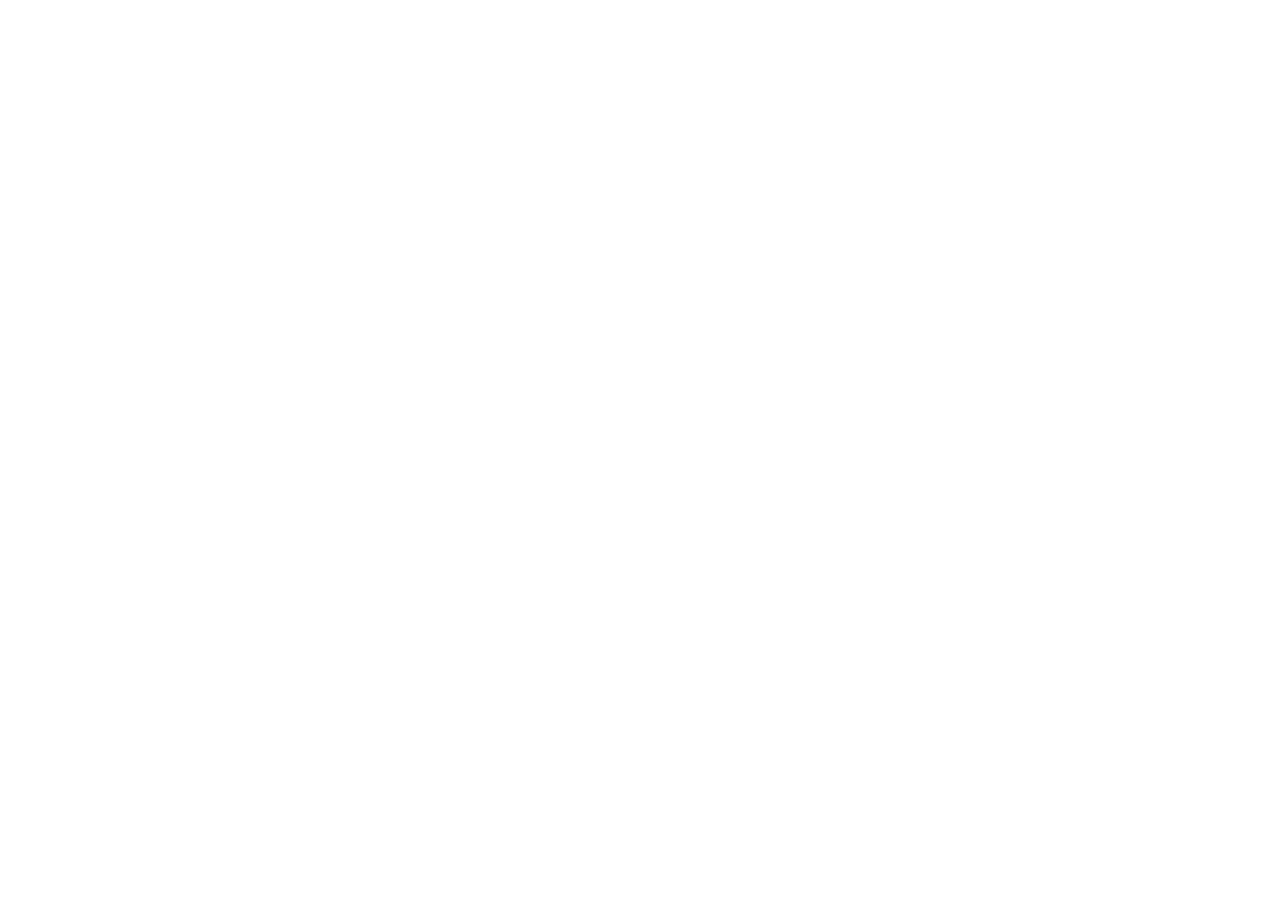
==== index.html @ b1bcabec "init project" ====
<!DOCTYPE html>
<html lang="en">

<head>
    <meta charset="UTF-8">
    <meta http-equiv="X-UA-Compatible" content="IE=edge">
    <meta name="viewport" content="width=device-width, initial-scale=1.0">
    <title>后台首页——2</title>
</head>

<body>

</body>

</html>
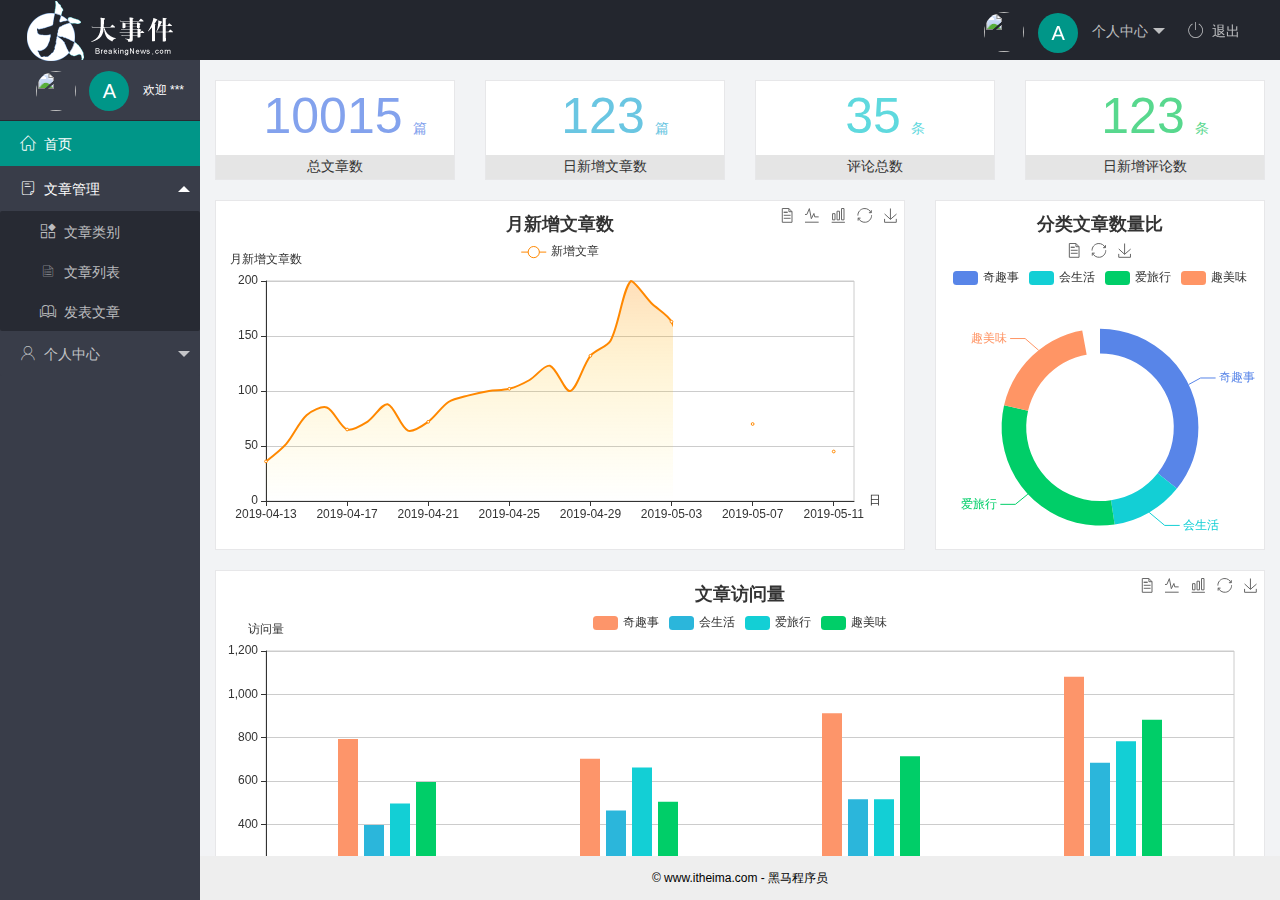
==== commit 2298125b: "init index" ====
--- a/index.html
+++ b/index.html
@@ -6,10 +6,81 @@
     <meta http-equiv="X-UA-Compatible" content="IE=edge">
     <meta name="viewport" content="width=device-width, initial-scale=1.0">
     <title>后台首页——2</title>
+    <link rel="stylesheet" href="./assets/lib/layui/css/layui.css">
+    <link rel="stylesheet" href="./assets/fonts/iconfont.css">
+    <link rel="stylesheet" href="./assets/css/index.css">
+
 </head>
 
 <body>
+    <div class="layui-layout layui-layout-admin">
+        <div class="layui-header">
+            <div class="layui-logo">
+                <img src="/assets/images/logo.png" />
+            </div>
+            <!-- 头部区域（可配合layui 已有的水平导航） -->
+            <ul class="layui-nav layui-layout-right">
+                <li class="layui-nav-item layui-hide layui-show-md-inline-block">
+                    <a href="javascript:;">
+                        <img src="http://t.cn/RCzsdCq" class="layui-nav-img" />
+                        <span class="text-avatar">A</span> 个人中心
+                    </a>
+                    <dl class="layui-nav-child">
+                        <dd><a href="">基本资料</a></dd>
+                        <dd><a href="">更换头像</a></dd>
+                        <dd><a href="">重置密码</a></dd>
+                    </dl>
+                </li>
+                <li class="layui-nav-item" lay-header-event="menuRight" lay-unselect>
+                    <a href="javascript:;" id="btnLogout">
+                        <span class="iconfont icon-tuichu"></span>退出
+                    </a>
+                </li>
+            </ul>
+        </div>
 
+        <div class="layui-side layui-bg-black">
+            <div class="layui-side-scroll">
+                <div class="userinfo">
+                    <img src="http://t.cn/RCzsdCq" class="layui-nav-img" />
+                    <span class="text-avatar">A</span>
+                    <span id="welcome">欢迎 ***</span>
+                </div>
+                <!-- 左侧导航区域（可配合layui已有的垂直导航） -->
+                <ul class="layui-nav layui-nav-tree" lay-filter="test">
+                    <li class="layui-nav-item layui-this"><a href="/home/dashboard.html" target="fm"><span class="iconfont icon-home"></span>首页</a></li>
+                    <li class="layui-nav-item layui-nav-itemed">
+                        <a class="" href="javascript:;"><span class="iconfont icon-16"></span>文章管理</a>
+                        <dl class="layui-nav-child">
+                            <dd><a href="javascript:;"><i class="layui-icon layui-icon-app"></i>文章类别</a></dd>
+                            <dd><a href="javascript:;"><i class="layui-icon layui-icon-list"></i>文章列表</a></dd>
+                            <dd><a href="javascript:;"><i class="layui-icon layui-icon-read"></i>发表文章</a></dd>
+                        </dl>
+                    </li>
+                    <li class="layui-nav-item ">
+                        <a href="javascript:;"><span class="iconfont icon-user"></span>个人中心</a>
+                        <dl class="layui-nav-child">
+                            <dd><a href="javascript:;"><i class="layui-icon layui-icon-about"></i>基本资料</a></dd>
+                            <dd><a href="javascript:;"><i class="layui-icon layui-icon-picture-fine"></i>更换头像</a></dd>
+                            <dd><a href="javascript:;"><i class="layui-icon layui-icon-set-sm"></i>重置密码</a></dd>
+                        </dl>
+                    </li>
+                </ul>
+            </div>
+        </div>
+        <div class="layui-body">
+            <!-- 内容主体区域 -->
+            <iframe src="/home/dashboard.html" frameborder="0" name="fm"></iframe>
+        </div>
+        <div class="layui-footer">
+            <!-- 底部固定区域 -->
+            © www.itheima.com - 黑马程序员
+        </div>
+    </div>
+    <script src="./assets/lib/layui/layui.all.js"></script>
+    <script src="./assets/lib/jquery.js"></script>
+    <script src="./assets/js/baseAPI.js"></script>
+    <script src="./assets/js/index.js"></script>
 </body>
 
 </html>--- a/assets/lib/layui/css/layui.css
+++ b/assets/lib/layui/css/layui.css
@@ -0,0 +1,2 @@
+/** layui-v2.5.5 MIT License By https://www.layui.com */
+ .layui-inline,img{display:inline-block;vertical-align:middle}h1,h2,h3,h4,h5,h6{font-weight:400}.layui-edge,.layui-header,.layui-inline,.layui-main{position:relative}.layui-body,.layui-edge,.layui-elip{overflow:hidden}.layui-btn,.layui-edge,.layui-inline,img{vertical-align:middle}.layui-btn,.layui-disabled,.layui-icon,.layui-unselect{-moz-user-select:none;-webkit-user-select:none;-ms-user-select:none}.layui-elip,.layui-form-checkbox span,.layui-form-pane .layui-form-label{text-overflow:ellipsis;white-space:nowrap}.layui-breadcrumb,.layui-tree-btnGroup{visibility:hidden}blockquote,body,button,dd,div,dl,dt,form,h1,h2,h3,h4,h5,h6,input,li,ol,p,pre,td,textarea,th,ul{margin:0;padding:0;-webkit-tap-highlight-color:rgba(0,0,0,0)}a:active,a:hover{outline:0}img{border:none}li{list-style:none}table{border-collapse:collapse;border-spacing:0}h4,h5,h6{font-size:100%}button,input,optgroup,option,select,textarea{font-family:inherit;font-size:inherit;font-style:inherit;font-weight:inherit;outline:0}pre{white-space:pre-wrap;white-space:-moz-pre-wrap;white-space:-pre-wrap;white-space:-o-pre-wrap;word-wrap:break-word}body{line-height:24px;font:14px Helvetica Neue,Helvetica,PingFang SC,Tahoma,Arial,sans-serif}hr{height:1px;margin:10px 0;border:0;clear:both}a{color:#333;text-decoration:none}a:hover{color:#777}a cite{font-style:normal;*cursor:pointer}.layui-border-box,.layui-border-box *{box-sizing:border-box}.layui-box,.layui-box *{box-sizing:content-box}.layui-clear{clear:both;*zoom:1}.layui-clear:after{content:'\20';clear:both;*zoom:1;display:block;height:0}.layui-inline{*display:inline;*zoom:1}.layui-edge{display:inline-block;width:0;height:0;border-width:6px;border-style:dashed;border-color:transparent}.layui-edge-top{top:-4px;border-bottom-color:#999;border-bottom-style:solid}.layui-edge-right{border-left-color:#999;border-left-style:solid}.layui-edge-bottom{top:2px;border-top-color:#999;border-top-style:solid}.layui-edge-left{border-right-color:#999;border-right-style:solid}.layui-disabled,.layui-disabled:hover{color:#d2d2d2!important;cursor:not-allowed!important}.layui-circle{border-radius:100%}.layui-show{display:block!important}.layui-hide{display:none!important}@font-face{font-family:layui-icon;src:url(../font/iconfont.eot?v=250);src:url(../font/iconfont.eot?v=250#iefix) format('embedded-opentype'),url(../font/iconfont.woff2?v=250) format('woff2'),url(../font/iconfont.woff?v=250) format('woff'),url(../font/iconfont.ttf?v=250) format('truetype'),url(../font/iconfont.svg?v=250#layui-icon) format('svg')}.layui-icon{font-family:layui-icon!important;font-size:16px;font-style:normal;-webkit-font-smoothing:antialiased;-moz-osx-font-smoothing:grayscale}.layui-icon-reply-fill:before{content:"\e611"}.layui-icon-set-fill:before{content:"\e614"}.layui-icon-menu-fill:before{content:"\e60f"}.layui-icon-search:before{content:"\e615"}.layui-icon-share:before{content:"\e641"}.layui-icon-set-sm:before{content:"\e620"}.layui-icon-engine:before{content:"\e628"}.layui-icon-close:before{content:"\1006"}.layui-icon-close-fill:before{content:"\1007"}.layui-icon-chart-screen:before{content:"\e629"}.layui-icon-star:before{content:"\e600"}.layui-icon-circle-dot:before{content:"\e617"}.layui-icon-chat:before{content:"\e606"}.layui-icon-release:before{content:"\e609"}.layui-icon-list:before{content:"\e60a"}.layui-icon-chart:before{content:"\e62c"}.layui-icon-ok-circle:before{content:"\1005"}.layui-icon-layim-theme:before{content:"\e61b"}.layui-icon-table:before{content:"\e62d"}.layui-icon-right:before{content:"\e602"}.layui-icon-left:before{content:"\e603"}.layui-icon-cart-simple:before{content:"\e698"}.layui-icon-face-cry:before{content:"\e69c"}.layui-icon-face-smile:before{content:"\e6af"}.layui-icon-survey:before{content:"\e6b2"}.layui-icon-tree:before{content:"\e62e"}.layui-icon-upload-circle:before{content:"\e62f"}.layui-icon-add-circle:before{content:"\e61f"}.layui-icon-download-circle:before{content:"\e601"}.layui-icon-templeate-1:before{content:"\e630"}.layui-icon-util:before{content:"\e631"}.layui-icon-face-surprised:before{content:"\e664"}.layui-icon-edit:before{content:"\e642"}.layui-icon-speaker:before{content:"\e645"}.layui-icon-down:before{content:"\e61a"}.layui-icon-file:before{content:"\e621"}.layui-icon-layouts:before{content:"\e632"}.layui-icon-rate-half:before{content:"\e6c9"}.layui-icon-add-circle-fine:before{content:"\e608"}.layui-icon-prev-circle:before{content:"\e633"}.layui-icon-read:before{content:"\e705"}.layui-icon-404:before{content:"\e61c"}.layui-icon-carousel:before{content:"\e634"}.layui-icon-help:before{content:"\e607"}.layui-icon-code-circle:before{content:"\e635"}.layui-icon-water:before{content:"\e636"}.layui-icon-username:before{content:"\e66f"}.layui-icon-find-fill:before{content:"\e670"}.layui-icon-about:before{content:"\e60b"}.layui-icon-location:before{content:"\e715"}.layui-icon-up:before{content:"\e619"}.layui-icon-pause:before{content:"\e651"}.layui-icon-date:before{content:"\e637"}.layui-icon-layim-uploadfile:before{content:"\e61d"}.layui-icon-delete:before{content:"\e640"}.layui-icon-play:before{content:"\e652"}.layui-icon-top:before{content:"\e604"}.layui-icon-friends:before{content:"\e612"}.layui-icon-refresh-3:before{content:"\e9aa"}.layui-icon-ok:before{content:"\e605"}.layui-icon-layer:before{content:"\e638"}.layui-icon-face-smile-fine:before{content:"\e60c"}.layui-icon-dollar:before{content:"\e659"}.layui-icon-group:before{content:"\e613"}.layui-icon-layim-download:before{content:"\e61e"}.layui-icon-picture-fine:before{content:"\e60d"}.layui-icon-link:before{content:"\e64c"}.layui-icon-diamond:before{content:"\e735"}.layui-icon-log:before{content:"\e60e"}.layui-icon-rate-solid:before{content:"\e67a"}.layui-icon-fonts-del:before{content:"\e64f"}.layui-icon-unlink:before{content:"\e64d"}.layui-icon-fonts-clear:before{content:"\e639"}.layui-icon-triangle-r:before{content:"\e623"}.layui-icon-circle:before{content:"\e63f"}.layui-icon-radio:before{content:"\e643"}.layui-icon-align-center:before{content:"\e647"}.layui-icon-align-right:before{content:"\e648"}.layui-icon-align-left:before{content:"\e649"}.layui-icon-loading-1:before{content:"\e63e"}.layui-icon-return:before{content:"\e65c"}.layui-icon-fonts-strong:before{content:"\e62b"}.layui-icon-upload:before{content:"\e67c"}.layui-icon-dialogue:before{content:"\e63a"}.layui-icon-video:before{content:"\e6ed"}.layui-icon-headset:before{content:"\e6fc"}.layui-icon-cellphone-fine:before{content:"\e63b"}.layui-icon-add-1:before{content:"\e654"}.layui-icon-face-smile-b:before{content:"\e650"}.layui-icon-fonts-html:before{content:"\e64b"}.layui-icon-form:before{content:"\e63c"}.layui-icon-cart:before{content:"\e657"}.layui-icon-camera-fill:before{content:"\e65d"}.layui-icon-tabs:before{content:"\e62a"}.layui-icon-fonts-code:before{content:"\e64e"}.layui-icon-fire:before{content:"\e756"}.layui-icon-set:before{content:"\e716"}.layui-icon-fonts-u:before{content:"\e646"}.layui-icon-triangle-d:before{content:"\e625"}.layui-icon-tips:before{content:"\e702"}.layui-icon-picture:before{content:"\e64a"}.layui-icon-more-vertical:before{content:"\e671"}.layui-icon-flag:before{content:"\e66c"}.layui-icon-loading:before{content:"\e63d"}.layui-icon-fonts-i:before{content:"\e644"}.layui-icon-refresh-1:before{content:"\e666"}.layui-icon-rmb:before{content:"\e65e"}.layui-icon-home:before{content:"\e68e"}.layui-icon-user:before{content:"\e770"}.layui-icon-notice:before{content:"\e667"}.layui-icon-login-weibo:before{content:"\e675"}.layui-icon-voice:before{content:"\e688"}.layui-icon-upload-drag:before{content:"\e681"}.layui-icon-login-qq:before{content:"\e676"}.layui-icon-snowflake:before{content:"\e6b1"}.layui-icon-file-b:before{content:"\e655"}.layui-icon-template:before{content:"\e663"}.layui-icon-auz:before{content:"\e672"}.layui-icon-console:before{content:"\e665"}.layui-icon-app:before{content:"\e653"}.layui-icon-prev:before{content:"\e65a"}.layui-icon-website:before{content:"\e7ae"}.layui-icon-next:before{content:"\e65b"}.layui-icon-component:before{content:"\e857"}.layui-icon-more:before{content:"\e65f"}.layui-icon-login-wechat:before{content:"\e677"}.layui-icon-shrink-right:before{content:"\e668"}.layui-icon-spread-left:before{content:"\e66b"}.layui-icon-camera:before{content:"\e660"}.layui-icon-note:before{content:"\e66e"}.layui-icon-refresh:before{content:"\e669"}.layui-icon-female:before{content:"\e661"}.layui-icon-male:before{content:"\e662"}.layui-icon-password:before{content:"\e673"}.layui-icon-senior:before{content:"\e674"}.layui-icon-theme:before{content:"\e66a"}.layui-icon-tread:before{content:"\e6c5"}.layui-icon-praise:before{content:"\e6c6"}.layui-icon-star-fill:before{content:"\e658"}.layui-icon-rate:before{content:"\e67b"}.layui-icon-template-1:before{content:"\e656"}.layui-icon-vercode:before{content:"\e679"}.layui-icon-cellphone:before{content:"\e678"}.layui-icon-screen-full:before{content:"\e622"}.layui-icon-screen-restore:before{content:"\e758"}.layui-icon-cols:before{content:"\e610"}.layui-icon-export:before{content:"\e67d"}.layui-icon-print:before{content:"\e66d"}.layui-icon-slider:before{content:"\e714"}.layui-icon-addition:before{content:"\e624"}.layui-icon-subtraction:before{content:"\e67e"}.layui-icon-service:before{content:"\e626"}.layui-icon-transfer:before{content:"\e691"}.layui-main{width:1140px;margin:0 auto}.layui-header{z-index:1000;height:60px}.layui-header a:hover{transition:all .5s;-webkit-transition:all .5s}.layui-side{position:fixed;left:0;top:0;bottom:0;z-index:999;width:200px;overflow-x:hidden}.layui-side-scroll{position:relative;width:220px;height:100%;overflow-x:hidden}.layui-body{position:absolute;left:200px;right:0;top:0;bottom:0;z-index:998;width:auto;overflow-y:auto;box-sizing:border-box}.layui-layout-body{overflow:hidden}.layui-layout-admin .layui-header{background-color:#23262E}.layui-layout-admin .layui-side{top:60px;width:200px;overflow-x:hidden}.layui-layout-admin .layui-body{position:fixed;top:60px;bottom:44px}.layui-layout-admin .layui-main{width:auto;margin:0 15px}.layui-layout-admin .layui-footer{position:fixed;left:200px;right:0;bottom:0;height:44px;line-height:44px;padding:0 15px;background-color:#eee}.layui-layout-admin .layui-logo{position:absolute;left:0;top:0;width:200px;height:100%;line-height:60px;text-align:center;color:#009688;font-size:16px}.layui-layout-admin .layui-header .layui-nav{background:0 0}.layui-layout-left{position:absolute!important;left:200px;top:0}.layui-layout-right{position:absolute!important;right:0;top:0}.layui-container{position:relative;margin:0 auto;padding:0 15px;box-sizing:border-box}.layui-fluid{position:relative;margin:0 auto;padding:0 15px}.layui-row:after,.layui-row:before{content:'';display:block;clear:both}.layui-col-lg1,.layui-col-lg10,.layui-col-lg11,.layui-col-lg12,.layui-col-lg2,.layui-col-lg3,.layui-col-lg4,.layui-col-lg5,.layui-col-lg6,.layui-col-lg7,.layui-col-lg8,.layui-col-lg9,.layui-col-md1,.layui-col-md10,.layui-col-md11,.layui-col-md12,.layui-col-md2,.layui-col-md3,.layui-col-md4,.layui-col-md5,.layui-col-md6,.layui-col-md7,.layui-col-md8,.layui-col-md9,.layui-col-sm1,.layui-col-sm10,.layui-col-sm11,.layui-col-sm12,.layui-col-sm2,.layui-col-sm3,.layui-col-sm4,.layui-col-sm5,.layui-col-sm6,.layui-col-sm7,.layui-col-sm8,.layui-col-sm9,.layui-col-xs1,.layui-col-xs10,.layui-col-xs11,.layui-col-xs12,.layui-col-xs2,.layui-col-xs3,.layui-col-xs4,.layui-col-xs5,.layui-col-xs6,.layui-col-xs7,.layui-col-xs8,.layui-col-xs9{position:relative;display:block;box-sizing:border-box}.layui-col-xs1,.layui-col-xs10,.layui-col-xs11,.layui-col-xs12,.layui-col-xs2,.layui-col-xs3,.layui-col-xs4,.layui-col-xs5,.layui-col-xs6,.layui-col-xs7,.layui-col-xs8,.layui-col-xs9{float:left}.layui-col-xs1{width:8.33333333%}.layui-col-xs2{width:16.66666667%}.layui-col-xs3{width:25%}.layui-col-xs4{width:33.33333333%}.layui-col-xs5{width:41.66666667%}.layui-col-xs6{width:50%}.layui-col-xs7{width:58.33333333%}.layui-col-xs8{width:66.66666667%}.layui-col-xs9{width:75%}.layui-col-xs10{width:83.33333333%}.layui-col-xs11{width:91.66666667%}.layui-col-xs12{width:100%}.layui-col-xs-offset1{margin-left:8.33333333%}.layui-col-xs-offset2{margin-left:16.66666667%}.layui-col-xs-offset3{margin-left:25%}.layui-col-xs-offset4{margin-left:33.33333333%}.layui-col-xs-offset5{margin-left:41.66666667%}.layui-col-xs-offset6{margin-left:50%}.layui-col-xs-offset7{margin-left:58.33333333%}.layui-col-xs-offset8{margin-left:66.66666667%}.layui-col-xs-offset9{margin-left:75%}.layui-col-xs-offset10{margin-left:83.33333333%}.layui-col-xs-offset11{margin-left:91.66666667%}.layui-col-xs-offset12{margin-left:100%}@media screen and (max-width:768px){.layui-hide-xs{display:none!important}.layui-show-xs-block{display:block!important}.layui-show-xs-inline{display:inline!important}.layui-show-xs-inline-block{display:inline-block!important}}@media screen and (min-width:768px){.layui-container{width:750px}.layui-hide-sm{display:none!important}.layui-show-sm-block{display:block!important}.layui-show-sm-inline{display:inline!important}.layui-show-sm-inline-block{display:inline-block!important}.layui-col-sm1,.layui-col-sm10,.layui-col-sm11,.layui-col-sm12,.layui-col-sm2,.layui-col-sm3,.layui-col-sm4,.layui-col-sm5,.layui-col-sm6,.layui-col-sm7,.layui-col-sm8,.layui-col-sm9{float:left}.layui-col-sm1{width:8.33333333%}.layui-col-sm2{width:16.66666667%}.layui-col-sm3{width:25%}.layui-col-sm4{width:33.33333333%}.layui-col-sm5{width:41.66666667%}.layui-col-sm6{width:50%}.layui-col-sm7{width:58.33333333%}.layui-col-sm8{width:66.66666667%}.layui-col-sm9{width:75%}.layui-col-sm10{width:83.33333333%}.layui-col-sm11{width:91.66666667%}.layui-col-sm12{width:100%}.layui-col-sm-offset1{margin-left:8.33333333%}.layui-col-sm-offset2{margin-left:16.66666667%}.layui-col-sm-offset3{margin-left:25%}.layui-col-sm-offset4{margin-left:33.33333333%}.layui-col-sm-offset5{margin-left:41.66666667%}.layui-col-sm-offset6{margin-left:50%}.layui-col-sm-offset7{margin-left:58.33333333%}.layui-col-sm-offset8{margin-left:66.66666667%}.layui-col-sm-offset9{margin-left:75%}.layui-col-sm-offset10{margin-left:83.33333333%}.layui-col-sm-offset11{margin-left:91.66666667%}.layui-col-sm-offset12{margin-left:100%}}@media screen and (min-width:992px){.layui-container{width:970px}.layui-hide-md{display:none!important}.layui-show-md-block{display:block!important}.layui-show-md-inline{display:inline!important}.layui-show-md-inline-block{display:inline-block!important}.layui-col-md1,.layui-col-md10,.layui-col-md11,.layui-col-md12,.layui-col-md2,.layui-col-md3,.layui-col-md4,.layui-col-md5,.layui-col-md6,.layui-col-md7,.layui-col-md8,.layui-col-md9{float:left}.layui-col-md1{width:8.33333333%}.layui-col-md2{width:16.66666667%}.layui-col-md3{width:25%}.layui-col-md4{width:33.33333333%}.layui-col-md5{width:41.66666667%}.layui-col-md6{width:50%}.layui-col-md7{width:58.33333333%}.layui-col-md8{width:66.66666667%}.layui-col-md9{width:75%}.layui-col-md10{width:83.33333333%}.layui-col-md11{width:91.66666667%}.layui-col-md12{width:100%}.layui-col-md-offset1{margin-left:8.33333333%}.layui-col-md-offset2{margin-left:16.66666667%}.layui-col-md-offset3{margin-left:25%}.layui-col-md-offset4{margin-left:33.33333333%}.layui-col-md-offset5{margin-left:41.66666667%}.layui-col-md-offset6{margin-left:50%}.layui-col-md-offset7{margin-left:58.33333333%}.layui-col-md-offset8{margin-left:66.66666667%}.layui-col-md-offset9{margin-left:75%}.layui-col-md-offset10{margin-left:83.33333333%}.layui-col-md-offset11{margin-left:91.66666667%}.layui-col-md-offset12{margin-left:100%}}@media screen and (min-width:1200px){.layui-container{width:1170px}.layui-hide-lg{display:none!important}.layui-show-lg-block{display:block!important}.layui-show-lg-inline{display:inline!important}.layui-show-lg-inline-block{display:inline-block!important}.layui-col-lg1,.layui-col-lg10,.layui-col-lg11,.layui-col-lg12,.layui-col-lg2,.layui-col-lg3,.layui-col-lg4,.layui-col-lg5,.layui-col-lg6,.layui-col-lg7,.layui-col-lg8,.layui-col-lg9{float:left}.layui-col-lg1{width:8.33333333%}.layui-col-lg2{width:16.66666667%}.layui-col-lg3{width:25%}.layui-col-lg4{width:33.33333333%}.layui-col-lg5{width:41.66666667%}.layui-col-lg6{width:50%}.layui-col-lg7{width:58.33333333%}.layui-col-lg8{width:66.66666667%}.layui-col-lg9{width:75%}.layui-col-lg10{width:83.33333333%}.layui-col-lg11{width:91.66666667%}.layui-col-lg12{width:100%}.layui-col-lg-offset1{margin-left:8.33333333%}.layui-col-lg-offset2{margin-left:16.66666667%}.layui-col-lg-offset3{margin-left:25%}.layui-col-lg-offset4{margin-left:33.33333333%}.layui-col-lg-offset5{margin-left:41.66666667%}.layui-col-lg-offset6{margin-left:50%}.layui-col-lg-offset7{margin-left:58.33333333%}.layui-col-lg-offset8{margin-left:66.66666667%}.layui-col-lg-offset9{margin-left:75%}.layui-col-lg-offset10{margin-left:83.33333333%}.layui-col-lg-offset11{margin-left:91.66666667%}.layui-col-lg-offset12{margin-left:100%}}.layui-col-space1{margin:-.5px}.layui-col-space1>*{padding:.5px}.layui-col-space3{margin:-1.5px}.layui-col-space3>*{padding:1.5px}.layui-col-space5{margin:-2.5px}.layui-col-space5>*{padding:2.5px}.layui-col-space8{margin:-3.5px}.layui-col-space8>*{padding:3.5px}.layui-col-space10{margin:-5px}.layui-col-space10>*{padding:5px}.layui-col-space12{margin:-6px}.layui-col-space12>*{padding:6px}.layui-col-space15{margin:-7.5px}.layui-col-space15>*{padding:7.5px}.layui-col-space18{margin:-9px}.layui-col-space18>*{padding:9px}.layui-col-space20{margin:-10px}.layui-col-space20>*{padding:10px}.layui-col-space22{margin:-11px}.layui-col-space22>*{padding:11px}.layui-col-space25{margin:-12.5px}.layui-col-space25>*{padding:12.5px}.layui-col-space30{margin:-15px}.layui-col-space30>*{padding:15px}.layui-btn,.layui-input,.layui-select,.layui-textarea,.layui-upload-button{outline:0;-webkit-appearance:none;transition:all .3s;-webkit-transition:all .3s;box-sizing:border-box}.layui-elem-quote{margin-bottom:10px;padding:15px;line-height:22px;border-left:5px solid #009688;border-radius:0 2px 2px 0;background-color:#f2f2f2}.layui-quote-nm{border-style:solid;border-width:1px 1px 1px 5px;background:0 0}.layui-elem-field{margin-bottom:10px;padding:0;border-width:1px;border-style:solid}.layui-elem-field legend{margin-left:20px;padding:0 10px;font-size:20px;font-weight:300}.layui-field-title{margin:10px 0 20px;border-width:1px 0 0}.layui-field-box{padding:10px 15px}.layui-field-title .layui-field-box{padding:10px 0}.layui-progress{position:relative;height:6px;border-radius:20px;background-color:#e2e2e2}.layui-progress-bar{position:absolute;left:0;top:0;width:0;max-width:100%;height:6px;border-radius:20px;text-align:right;background-color:#5FB878;transition:all .3s;-webkit-transition:all .3s}.layui-progress-big,.layui-progress-big .layui-progress-bar{height:18px;line-height:18px}.layui-progress-text{position:relative;top:-20px;line-height:18px;font-size:12px;color:#666}.layui-progress-big .layui-progress-text{position:static;padding:0 10px;color:#fff}.layui-collapse{border-width:1px;border-style:solid;border-radius:2px}.layui-colla-content,.layui-colla-item{border-top-width:1px;border-top-style:solid}.layui-colla-item:first-child{border-top:none}.layui-colla-title{position:relative;height:42px;line-height:42px;padding:0 15px 0 35px;color:#333;background-color:#f2f2f2;cursor:pointer;font-size:14px;overflow:hidden}.layui-colla-content{display:none;padding:10px 15px;line-height:22px;color:#666}.layui-colla-icon{position:absolute;left:15px;top:0;font-size:14px}.layui-card{margin-bottom:15px;border-radius:2px;background-color:#fff;box-shadow:0 1px 2px 0 rgba(0,0,0,.05)}.layui-card:last-child{margin-bottom:0}.layui-card-header{position:relative;height:42px;line-height:42px;padding:0 15px;border-bottom:1px solid #f6f6f6;color:#333;border-radius:2px 2px 0 0;font-size:14px}.layui-bg-black,.layui-bg-blue,.layui-bg-cyan,.layui-bg-green,.layui-bg-orange,.layui-bg-red{color:#fff!important}.layui-card-body{position:relative;padding:10px 15px;line-height:24px}.layui-card-body[pad15]{padding:15px}.layui-card-body[pad20]{padding:20px}.layui-card-body .layui-table{margin:5px 0}.layui-card .layui-tab{margin:0}.layui-panel-window{position:relative;padding:15px;border-radius:0;border-top:5px solid #E6E6E6;background-color:#fff}.layui-auxiliar-moving{position:fixed;left:0;right:0;top:0;bottom:0;width:100%;height:100%;background:0 0;z-index:9999999999}.layui-form-label,.layui-form-mid,.layui-form-select,.layui-input-block,.layui-input-inline,.layui-textarea{position:relative}.layui-bg-red{background-color:#FF5722!important}.layui-bg-orange{background-color:#FFB800!important}.layui-bg-green{background-color:#009688!important}.layui-bg-cyan{background-color:#2F4056!important}.layui-bg-blue{background-color:#1E9FFF!important}.layui-bg-black{background-color:#393D49!important}.layui-bg-gray{background-color:#eee!important;color:#666!important}.layui-badge-rim,.layui-colla-content,.layui-colla-item,.layui-collapse,.layui-elem-field,.layui-form-pane .layui-form-item[pane],.layui-form-pane .layui-form-label,.layui-input,.layui-layedit,.layui-layedit-tool,.layui-quote-nm,.layui-select,.layui-tab-bar,.layui-tab-card,.layui-tab-title,.layui-tab-title .layui-this:after,.layui-textarea{border-color:#e6e6e6}.layui-timeline-item:before,hr{background-color:#e6e6e6}.layui-text{line-height:22px;font-size:14px;color:#666}.layui-text h1,.layui-text h2,.layui-text h3{font-weight:500;color:#333}.layui-text h1{font-size:30px}.layui-text h2{font-size:24px}.layui-text h3{font-size:18px}.layui-text a:not(.layui-btn){color:#01AAED}.layui-text a:not(.layui-btn):hover{text-decoration:underline}.layui-text ul{padding:5px 0 5px 15px}.layui-text ul li{margin-top:5px;list-style-type:disc}.layui-text em,.layui-word-aux{color:#999!important;padding:0 5px!important}.layui-btn{display:inline-block;height:38px;line-height:38px;padding:0 18px;background-color:#009688;color:#fff;white-space:nowrap;text-align:center;font-size:14px;border:none;border-radius:2px;cursor:pointer}.layui-btn:hover{opacity:.8;filter:alpha(opacity=80);color:#fff}.layui-btn:active{opacity:1;filter:alpha(opacity=100)}.layui-btn+.layui-btn{margin-left:10px}.layui-btn-container{font-size:0}.layui-btn-container .layui-btn{margin-right:10px;margin-bottom:10px}.layui-btn-container .layui-btn+.layui-btn{margin-left:0}.layui-table .layui-btn-container .layui-btn{margin-bottom:9px}.layui-btn-radius{border-radius:100px}.layui-btn .layui-icon{margin-right:3px;font-size:18px;vertical-align:bottom;vertical-align:middle\9}.layui-btn-primary{border:1px solid #C9C9C9;background-color:#fff;color:#555}.layui-btn-primary:hover{border-color:#009688;color:#333}.layui-btn-normal{background-color:#1E9FFF}.layui-btn-warm{background-color:#FFB800}.layui-btn-danger{background-color:#FF5722}.layui-btn-checked{background-color:#5FB878}.layui-btn-disabled,.layui-btn-disabled:active,.layui-btn-disabled:hover{border:1px solid #e6e6e6;background-color:#FBFBFB;color:#C9C9C9;cursor:not-allowed;opacity:1}.layui-btn-lg{height:44px;line-height:44px;padding:0 25px;font-size:16px}.layui-btn-sm{height:30px;line-height:30px;padding:0 10px;font-size:12px}.layui-btn-sm i{font-size:16px!important}.layui-btn-xs{height:22px;line-height:22px;padding:0 5px;font-size:12px}.layui-btn-xs i{font-size:14px!important}.layui-btn-group{display:inline-block;vertical-align:middle;font-size:0}.layui-btn-group .layui-btn{margin-left:0!important;margin-right:0!important;border-left:1px solid rgba(255,255,255,.5);border-radius:0}.layui-btn-group .layui-btn-primary{border-left:none}.layui-btn-group .layui-btn-primary:hover{border-color:#C9C9C9;color:#009688}.layui-btn-group .layui-btn:first-child{border-left:none;border-radius:2px 0 0 2px}.layui-btn-group .layui-btn-primary:first-child{border-left:1px solid #c9c9c9}.layui-btn-group .layui-btn:last-child{border-radius:0 2px 2px 0}.layui-btn-group .layui-btn+.layui-btn{margin-left:0}.layui-btn-group+.layui-btn-group{margin-left:10px}.layui-btn-fluid{width:100%}.layui-input,.layui-select,.layui-textarea{height:38px;line-height:1.3;line-height:38px\9;border-width:1px;border-style:solid;background-color:#fff;border-radius:2px}.layui-input::-webkit-input-placeholder,.layui-select::-webkit-input-placeholder,.layui-textarea::-webkit-input-placeholder{line-height:1.3}.layui-input,.layui-textarea{display:block;width:100%;padding-left:10px}.layui-input:hover,.layui-textarea:hover{border-color:#D2D2D2!important}.layui-input:focus,.layui-textarea:focus{border-color:#C9C9C9!important}.layui-textarea{min-height:100px;height:auto;line-height:20px;padding:6px 10px;resize:vertical}.layui-select{padding:0 10px}.layui-form input[type=checkbox],.layui-form input[type=radio],.layui-form select{display:none}.layui-form [lay-ignore]{display:initial}.layui-form-item{margin-bottom:15px;clear:both;*zoom:1}.layui-form-item:after{content:'\20';clear:both;*zoom:1;display:block;height:0}.layui-form-label{float:left;display:block;padding:9px 15px;width:80px;font-weight:400;line-height:20px;text-align:right}.layui-form-label-col{display:block;float:none;padding:9px 0;line-height:20px;text-align:left}.layui-form-item .layui-inline{margin-bottom:5px;margin-right:10px}.layui-input-block{margin-left:110px;min-height:36px}.layui-input-inline{display:inline-block;vertical-align:middle}.layui-form-item .layui-input-inline{float:left;width:190px;margin-right:10px}.layui-form-text .layui-input-inline{width:auto}.layui-form-mid{float:left;display:block;padding:9px 0!important;line-height:20px;margin-right:10px}.layui-form-danger+.layui-form-select .layui-input,.layui-form-danger:focus{border-color:#FF5722!important}.layui-form-select .layui-input{padding-right:30px;cursor:pointer}.layui-form-select .layui-edge{position:absolute;right:10px;top:50%;margin-top:-3px;cursor:pointer;border-width:6px;border-top-color:#c2c2c2;border-top-style:solid;transition:all .3s;-webkit-transition:all .3s}.layui-form-select dl{display:none;position:absolute;left:0;top:42px;padding:5px 0;z-index:899;min-width:100%;border:1px solid #d2d2d2;max-height:300px;overflow-y:auto;background-color:#fff;border-radius:2px;box-shadow:0 2px 4px rgba(0,0,0,.12);box-sizing:border-box}.layui-form-select dl dd,.layui-form-select dl dt{padding:0 10px;line-height:36px;white-space:nowrap;overflow:hidden;text-overflow:ellipsis}.layui-form-select dl dt{font-size:12px;color:#999}.layui-form-select dl dd{cursor:pointer}.layui-form-select dl dd:hover{background-color:#f2f2f2;-webkit-transition:.5s all;transition:.5s all}.layui-form-select .layui-select-group dd{padding-left:20px}.layui-form-select dl dd.layui-select-tips{padding-left:10px!important;color:#999}.layui-form-select dl dd.layui-this{background-color:#5FB878;color:#fff}.layui-form-checkbox,.layui-form-select dl dd.layui-disabled{background-color:#fff}.layui-form-selected dl{display:block}.layui-form-checkbox,.layui-form-checkbox *,.layui-form-switch{display:inline-block;vertical-align:middle}.layui-form-selected .layui-edge{margin-top:-9px;-webkit-transform:rotate(180deg);transform:rotate(180deg);margin-top:-3px\9}:root .layui-form-selected .layui-edge{margin-top:-9px\0/IE9}.layui-form-selectup dl{top:auto;bottom:42px}.layui-select-none{margin:5px 0;text-align:center;color:#999}.layui-select-disabled .layui-disabled{border-color:#eee!important}.layui-select-disabled .layui-edge{border-top-color:#d2d2d2}.layui-form-checkbox{position:relative;height:30px;line-height:30px;margin-right:10px;padding-right:30px;cursor:pointer;font-size:0;-webkit-transition:.1s linear;transition:.1s linear;box-sizing:border-box}.layui-form-checkbox span{padding:0 10px;height:100%;font-size:14px;border-radius:2px 0 0 2px;background-color:#d2d2d2;color:#fff;overflow:hidden}.layui-form-checkbox:hover span{background-color:#c2c2c2}.layui-form-checkbox i{position:absolute;right:0;top:0;width:30px;height:28px;border:1px solid #d2d2d2;border-left:none;border-radius:0 2px 2px 0;color:#fff;font-size:20px;text-align:center}.layui-form-checkbox:hover i{border-color:#c2c2c2;color:#c2c2c2}.layui-form-checked,.layui-form-checked:hover{border-color:#5FB878}.layui-form-checked span,.layui-form-checked:hover span{background-color:#5FB878}.layui-form-checked i,.layui-form-checked:hover i{color:#5FB878}.layui-form-item .layui-form-checkbox{margin-top:4px}.layui-form-checkbox[lay-skin=primary]{height:auto!important;line-height:normal!important;min-width:18px;min-height:18px;border:none!important;margin-right:0;padding-left:28px;padding-right:0;background:0 0}.layui-form-checkbox[lay-skin=primary] span{padding-left:0;padding-right:15px;line-height:18px;background:0 0;color:#666}.layui-form-checkbox[lay-skin=primary] i{right:auto;left:0;width:16px;height:16px;line-height:16px;border:1px solid #d2d2d2;font-size:12px;border-radius:2px;background-color:#fff;-webkit-transition:.1s linear;transition:.1s linear}.layui-form-checkbox[lay-skin=primary]:hover i{border-color:#5FB878;color:#fff}.layui-form-checked[lay-skin=primary] i{border-color:#5FB878!important;background-color:#5FB878;color:#fff}.layui-checkbox-disbaled[lay-skin=primary] span{background:0 0!important;color:#c2c2c2}.layui-checkbox-disbaled[lay-skin=primary]:hover i{border-color:#d2d2d2}.layui-form-item .layui-form-checkbox[lay-skin=primary]{margin-top:10px}.layui-form-switch{position:relative;height:22px;line-height:22px;min-width:35px;padding:0 5px;margin-top:8px;border:1px solid #d2d2d2;border-radius:20px;cursor:pointer;background-color:#fff;-webkit-transition:.1s linear;transition:.1s linear}.layui-form-switch i{position:absolute;left:5px;top:3px;width:16px;height:16px;border-radius:20px;background-color:#d2d2d2;-webkit-transition:.1s linear;transition:.1s linear}.layui-form-switch em{position:relative;top:0;width:25px;margin-left:21px;padding:0!important;text-align:center!important;color:#999!important;font-style:normal!important;font-size:12px}.layui-form-onswitch{border-color:#5FB878;background-color:#5FB878}.layui-checkbox-disbaled,.layui-checkbox-disbaled i{border-color:#e2e2e2!important}.layui-form-onswitch i{left:100%;margin-left:-21px;background-color:#fff}.layui-form-onswitch em{margin-left:5px;margin-right:21px;color:#fff!important}.layui-checkbox-disbaled span{background-color:#e2e2e2!important}.layui-checkbox-disbaled:hover i{color:#fff!important}[lay-radio]{display:none}.layui-form-radio,.layui-form-radio *{display:inline-block;vertical-align:middle}.layui-form-radio{line-height:28px;margin:6px 10px 0 0;padding-right:10px;cursor:pointer;font-size:0}.layui-form-radio *{font-size:14px}.layui-form-radio>i{margin-right:8px;font-size:22px;color:#c2c2c2}.layui-form-radio>i:hover,.layui-form-radioed>i{color:#5FB878}.layui-radio-disbaled>i{color:#e2e2e2!important}.layui-form-pane .layui-form-label{width:110px;padding:8px 15px;height:38px;line-height:20px;border-width:1px;border-style:solid;border-radius:2px 0 0 2px;text-align:center;background-color:#FBFBFB;overflow:hidden;box-sizing:border-box}.layui-form-pane .layui-input-inline{margin-left:-1px}.layui-form-pane .layui-input-block{margin-left:110px;left:-1px}.layui-form-pane .layui-input{border-radius:0 2px 2px 0}.layui-form-pane .layui-form-text .layui-form-label{float:none;width:100%;border-radius:2px;box-sizing:border-box;text-align:left}.layui-form-pane .layui-form-text .layui-input-inline{display:block;margin:0;top:-1px;clear:both}.layui-form-pane .layui-form-text .layui-input-block{margin:0;left:0;top:-1px}.layui-form-pane .layui-form-text .layui-textarea{min-height:100px;border-radius:0 0 2px 2px}.layui-form-pane .layui-form-checkbox{margin:4px 0 4px 10px}.layui-form-pane .layui-form-radio,.layui-form-pane .layui-form-switch{margin-top:6px;margin-left:10px}.layui-form-pane .layui-form-item[pane]{position:relative;border-width:1px;border-style:solid}.layui-form-pane .layui-form-item[pane] .layui-form-label{position:absolute;left:0;top:0;height:100%;border-width:0 1px 0 0}.layui-form-pane .layui-form-item[pane] .layui-input-inline{margin-left:110px}@media screen and (max-width:450px){.layui-form-item .layui-form-label{text-overflow:ellipsis;overflow:hidden;white-space:nowrap}.layui-form-item .layui-inline{display:block;margin-right:0;margin-bottom:20px;clear:both}.layui-form-item .layui-inline:after{content:'\20';clear:both;display:block;height:0}.layui-form-item .layui-input-inline{display:block;float:none;left:-3px;width:auto;margin:0 0 10px 112px}.layui-form-item .layui-input-inline+.layui-form-mid{margin-left:110px;top:-5px;padding:0}.layui-form-item .layui-form-checkbox{margin-right:5px;margin-bottom:5px}}.layui-layedit{border-width:1px;border-style:solid;border-radius:2px}.layui-layedit-tool{padding:3px 5px;border-bottom-width:1px;border-bottom-style:solid;font-size:0}.layedit-tool-fixed{position:fixed;top:0;border-top:1px solid #e2e2e2}.layui-layedit-tool .layedit-tool-mid,.layui-layedit-tool .layui-icon{display:inline-block;vertical-align:middle;text-align:center;font-size:14px}.layui-layedit-tool .layui-icon{position:relative;width:32px;height:30px;line-height:30px;margin:3px 5px;color:#777;cursor:pointer;border-radius:2px}.layui-layedit-tool .layui-icon:hover{color:#393D49}.layui-layedit-tool .layui-icon:active{color:#000}.layui-layedit-tool .layedit-tool-active{background-color:#e2e2e2;color:#000}.layui-layedit-tool .layui-disabled,.layui-layedit-tool .layui-disabled:hover{color:#d2d2d2;cursor:not-allowed}.layui-layedit-tool .layedit-tool-mid{width:1px;height:18px;margin:0 10px;background-color:#d2d2d2}.layedit-tool-html{width:50px!important;font-size:30px!important}.layedit-tool-b,.layedit-tool-code,.layedit-tool-help{font-size:16px!important}.layedit-tool-d,.layedit-tool-face,.layedit-tool-image,.layedit-tool-unlink{font-size:18px!important}.layedit-tool-image input{position:absolute;font-size:0;left:0;top:0;width:100%;height:100%;opacity:.01;filter:Alpha(opacity=1);cursor:pointer}.layui-layedit-iframe iframe{display:block;width:100%}#LAY_layedit_code{overflow:hidden}.layui-laypage{display:inline-block;*display:inline;*zoom:1;vertical-align:middle;margin:10px 0;font-size:0}.layui-laypage>a:first-child,.layui-laypage>a:first-child em{border-radius:2px 0 0 2px}.layui-laypage>a:last-child,.layui-laypage>a:last-child em{border-radius:0 2px 2px 0}.layui-laypage>:first-child{margin-left:0!important}.layui-laypage>:last-child{margin-right:0!important}.layui-laypage a,.layui-laypage button,.layui-laypage input,.layui-laypage select,.layui-laypage span{border:1px solid #e2e2e2}.layui-laypage a,.layui-laypage span{display:inline-block;*display:inline;*zoom:1;vertical-align:middle;padding:0 15px;height:28px;line-height:28px;margin:0 -1px 5px 0;background-color:#fff;color:#333;font-size:12px}.layui-flow-more a *,.layui-laypage input,.layui-table-view select[lay-ignore]{display:inline-block}.layui-laypage a:hover{color:#009688}.layui-laypage em{font-style:normal}.layui-laypage .layui-laypage-spr{color:#999;font-weight:700}.layui-laypage a{text-decoration:none}.layui-laypage .layui-laypage-curr{position:relative}.layui-laypage .layui-laypage-curr em{position:relative;color:#fff}.layui-laypage .layui-laypage-curr .layui-laypage-em{position:absolute;left:-1px;top:-1px;padding:1px;width:100%;height:100%;background-color:#009688}.layui-laypage-em{border-radius:2px}.layui-laypage-next em,.layui-laypage-prev em{font-family:Sim sun;font-size:16px}.layui-laypage .layui-laypage-count,.layui-laypage .layui-laypage-limits,.layui-laypage .layui-laypage-refresh,.layui-laypage .layui-laypage-skip{margin-left:10px;margin-right:10px;padding:0;border:none}.layui-laypage .layui-laypage-limits,.layui-laypage .layui-laypage-refresh{vertical-align:top}.layui-laypage .layui-laypage-refresh i{font-size:18px;cursor:pointer}.layui-laypage select{height:22px;padding:3px;border-radius:2px;cursor:pointer}.layui-laypage .layui-laypage-skip{height:30px;line-height:30px;color:#999}.layui-laypage button,.layui-laypage input{height:30px;line-height:30px;border-radius:2px;vertical-align:top;background-color:#fff;box-sizing:border-box}.layui-laypage input{width:40px;margin:0 10px;padding:0 3px;text-align:center}.layui-laypage input:focus,.layui-laypage select:focus{border-color:#009688!important}.layui-laypage button{margin-left:10px;padding:0 10px;cursor:pointer}.layui-table,.layui-table-view{margin:10px 0}.layui-flow-more{margin:10px 0;text-align:center;color:#999;font-size:14px}.layui-flow-more a{height:32px;line-height:32px}.layui-flow-more a *{vertical-align:top}.layui-flow-more a cite{padding:0 20px;border-radius:3px;background-color:#eee;color:#333;font-style:normal}.layui-flow-more a cite:hover{opacity:.8}.layui-flow-more a i{font-size:30px;color:#737383}.layui-table{width:100%;background-color:#fff;color:#666}.layui-table tr{transition:all .3s;-webkit-transition:all .3s}.layui-table th{text-align:left;font-weight:400}.layui-table tbody tr:hover,.layui-table thead tr,.layui-table-click,.layui-table-header,.layui-table-hover,.layui-table-mend,.layui-table-patch,.layui-table-tool,.layui-table-total,.layui-table-total tr,.layui-table[lay-even] tr:nth-child(even){background-color:#f2f2f2}.layui-table td,.layui-table th,.layui-table-col-set,.layui-table-fixed-r,.layui-table-grid-down,.layui-table-header,.layui-table-page,.layui-table-tips-main,.layui-table-tool,.layui-table-total,.layui-table-view,.layui-table[lay-skin=line],.layui-table[lay-skin=row]{border-width:1px;border-style:solid;border-color:#e6e6e6}.layui-table td,.layui-table th{position:relative;padding:9px 15px;min-height:20px;line-height:20px;font-size:14px}.layui-table[lay-skin=line] td,.layui-table[lay-skin=line] th{border-width:0 0 1px}.layui-table[lay-skin=row] td,.layui-table[lay-skin=row] th{border-width:0 1px 0 0}.layui-table[lay-skin=nob] td,.layui-table[lay-skin=nob] th{border:none}.layui-table img{max-width:100px}.layui-table[lay-size=lg] td,.layui-table[lay-size=lg] th{padding:15px 30px}.layui-table-view .layui-table[lay-size=lg] .layui-table-cell{height:40px;line-height:40px}.layui-table[lay-size=sm] td,.layui-table[lay-size=sm] th{font-size:12px;padding:5px 10px}.layui-table-view .layui-table[lay-size=sm] .layui-table-cell{height:20px;line-height:20px}.layui-table[lay-data]{display:none}.layui-table-box{position:relative;overflow:hidden}.layui-table-view .layui-table{position:relative;width:auto;margin:0}.layui-table-view .layui-table[lay-skin=line]{border-width:0 1px 0 0}.layui-table-view .layui-table[lay-skin=row]{border-width:0 0 1px}.layui-table-view .layui-table td,.layui-table-view .layui-table th{padding:5px 0;border-top:none;border-left:none}.layui-table-view .layui-table th.layui-unselect .layui-table-cell span{cursor:pointer}.layui-table-view .layui-table td{cursor:default}.layui-table-view .layui-table td[data-edit=text]{cursor:text}.layui-table-view .layui-form-checkbox[lay-skin=primary] i{width:18px;height:18px}.layui-table-view .layui-form-radio{line-height:0;padding:0}.layui-table-view .layui-form-radio>i{margin:0;font-size:20px}.layui-table-init{position:absolute;left:0;top:0;width:100%;height:100%;text-align:center;z-index:110}.layui-table-init .layui-icon{position:absolute;left:50%;top:50%;margin:-15px 0 0 -15px;font-size:30px;color:#c2c2c2}.layui-table-header{border-width:0 0 1px;overflow:hidden}.layui-table-header .layui-table{margin-bottom:-1px}.layui-table-tool .layui-inline[lay-event]{position:relative;width:26px;height:26px;padding:5px;line-height:16px;margin-right:10px;text-align:center;color:#333;border:1px solid #ccc;cursor:pointer;-webkit-transition:.5s all;transition:.5s all}.layui-table-tool .layui-inline[lay-event]:hover{border:1px solid #999}.layui-table-tool-temp{padding-right:120px}.layui-table-tool-self{position:absolute;right:17px;top:10px}.layui-table-tool .layui-table-tool-self .layui-inline[lay-event]{margin:0 0 0 10px}.layui-table-tool-panel{position:absolute;top:29px;left:-1px;padding:5px 0;min-width:150px;min-height:40px;border:1px solid #d2d2d2;text-align:left;overflow-y:auto;background-color:#fff;box-shadow:0 2px 4px rgba(0,0,0,.12)}.layui-table-cell,.layui-table-tool-panel li{overflow:hidden;text-overflow:ellipsis;white-space:nowrap}.layui-table-tool-panel li{padding:0 10px;line-height:30px;-webkit-transition:.5s all;transition:.5s all}.layui-table-tool-panel li .layui-form-checkbox[lay-skin=primary]{width:100%;padding-left:28px}.layui-table-tool-panel li:hover{background-color:#f2f2f2}.layui-table-tool-panel li .layui-form-checkbox[lay-skin=primary] i{position:absolute;left:0;top:0}.layui-table-tool-panel li .layui-form-checkbox[lay-skin=primary] span{padding:0}.layui-table-tool .layui-table-tool-self .layui-table-tool-panel{left:auto;right:-1px}.layui-table-col-set{position:absolute;right:0;top:0;width:20px;height:100%;border-width:0 0 0 1px;background-color:#fff}.layui-table-sort{width:10px;height:20px;margin-left:5px;cursor:pointer!important}.layui-table-sort .layui-edge{position:absolute;left:5px;border-width:5px}.layui-table-sort .layui-table-sort-asc{top:3px;border-top:none;border-bottom-style:solid;border-bottom-color:#b2b2b2}.layui-table-sort .layui-table-sort-asc:hover{border-bottom-color:#666}.layui-table-sort .layui-table-sort-desc{bottom:5px;border-bottom:none;border-top-style:solid;border-top-color:#b2b2b2}.layui-table-sort .layui-table-sort-desc:hover{border-top-color:#666}.layui-table-sort[lay-sort=asc] .layui-table-sort-asc{border-bottom-color:#000}.layui-table-sort[lay-sort=desc] .layui-table-sort-desc{border-top-color:#000}.layui-table-cell{height:28px;line-height:28px;padding:0 15px;position:relative;box-sizing:border-box}.layui-table-cell .layui-form-checkbox[lay-skin=primary]{top:-1px;padding:0}.layui-table-cell .layui-table-link{color:#01AAED}.laytable-cell-checkbox,.laytable-cell-numbers,.laytable-cell-radio,.laytable-cell-space{padding:0;text-align:center}.layui-table-body{position:relative;overflow:auto;margin-right:-1px;margin-bottom:-1px}.layui-table-body .layui-none{line-height:26px;padding:15px;text-align:center;color:#999}.layui-table-fixed{position:absolute;left:0;top:0;z-index:101}.layui-table-fixed .layui-table-body{overflow:hidden}.layui-table-fixed-l{box-shadow:0 -1px 8px rgba(0,0,0,.08)}.layui-table-fixed-r{left:auto;right:-1px;border-width:0 0 0 1px;box-shadow:-1px 0 8px rgba(0,0,0,.08)}.layui-table-fixed-r .layui-table-header{position:relative;overflow:visible}.layui-table-mend{position:absolute;right:-49px;top:0;height:100%;width:50px}.layui-table-tool{position:relative;z-index:890;width:100%;min-height:50px;line-height:30px;padding:10px 15px;border-width:0 0 1px}.layui-table-tool .layui-btn-container{margin-bottom:-10px}.layui-table-page,.layui-table-total{border-width:1px 0 0;margin-bottom:-1px;overflow:hidden}.layui-table-page{position:relative;width:100%;padding:7px 7px 0;height:41px;font-size:12px;white-space:nowrap}.layui-table-page>div{height:26px}.layui-table-page .layui-laypage{margin:0}.layui-table-page .layui-laypage a,.layui-table-page .layui-laypage span{height:26px;line-height:26px;margin-bottom:10px;border:none;background:0 0}.layui-table-page .layui-laypage a,.layui-table-page .layui-laypage span.layui-laypage-curr{padding:0 12px}.layui-table-page .layui-laypage span{margin-left:0;padding:0}.layui-table-page .layui-laypage .layui-laypage-prev{margin-left:-7px!important}.layui-table-page .layui-laypage .layui-laypage-curr .layui-laypage-em{left:0;top:0;padding:0}.layui-table-page .layui-laypage button,.layui-table-page .layui-laypage input{height:26px;line-height:26px}.layui-table-page .layui-laypage input{width:40px}.layui-table-page .layui-laypage button{padding:0 10px}.layui-table-page select{height:18px}.layui-table-patch .layui-table-cell{padding:0;width:30px}.layui-table-edit{position:absolute;left:0;top:0;width:100%;height:100%;padding:0 14px 1px;border-radius:0;box-shadow:1px 1px 20px rgba(0,0,0,.15)}.layui-table-edit:focus{border-color:#5FB878!important}select.layui-table-edit{padding:0 0 0 10px;border-color:#C9C9C9}.layui-table-view .layui-form-checkbox,.layui-table-view .layui-form-radio,.layui-table-view .layui-form-switch{top:0;margin:0;box-sizing:content-box}.layui-table-view .layui-form-checkbox{top:-1px;height:26px;line-height:26px}.layui-table-view .layui-form-checkbox i{height:26px}.layui-table-grid .layui-table-cell{overflow:visible}.layui-table-grid-down{position:absolute;top:0;right:0;width:26px;height:100%;padding:5px 0;border-width:0 0 0 1px;text-align:center;background-color:#fff;color:#999;cursor:pointer}.layui-table-grid-down .layui-icon{position:absolute;top:50%;left:50%;margin:-8px 0 0 -8px}.layui-table-grid-down:hover{background-color:#fbfbfb}body .layui-table-tips .layui-layer-content{background:0 0;padding:0;box-shadow:0 1px 6px rgba(0,0,0,.12)}.layui-table-tips-main{margin:-44px 0 0 -1px;max-height:150px;padding:8px 15px;font-size:14px;overflow-y:scroll;background-color:#fff;color:#666}.layui-table-tips-c{position:absolute;right:-3px;top:-13px;width:20px;height:20px;padding:3px;cursor:pointer;background-color:#666;border-radius:50%;color:#fff}.layui-table-tips-c:hover{background-color:#777}.layui-table-tips-c:before{position:relative;right:-2px}.layui-upload-file{display:none!important;opacity:.01;filter:Alpha(opacity=1)}.layui-upload-drag,.layui-upload-form,.layui-upload-wrap{display:inline-block}.layui-upload-list{margin:10px 0}.layui-upload-choose{padding:0 10px;color:#999}.layui-upload-drag{position:relative;padding:30px;border:1px dashed #e2e2e2;background-color:#fff;text-align:center;cursor:pointer;color:#999}.layui-upload-drag .layui-icon{font-size:50px;color:#009688}.layui-upload-drag[lay-over]{border-color:#009688}.layui-upload-iframe{position:absolute;width:0;height:0;border:0;visibility:hidden}.layui-upload-wrap{position:relative;vertical-align:middle}.layui-upload-wrap .layui-upload-file{display:block!important;position:absolute;left:0;top:0;z-index:10;font-size:100px;width:100%;height:100%;opacity:.01;filter:Alpha(opacity=1);cursor:pointer}.layui-transfer-active,.layui-transfer-box{display:inline-block;vertical-align:middle}.layui-transfer-box,.layui-transfer-header,.layui-transfer-search{border-width:0;border-style:solid;border-color:#e6e6e6}.layui-transfer-box{position:relative;border-width:1px;width:200px;height:360px;border-radius:2px;background-color:#fff}.layui-transfer-box .layui-form-checkbox{width:100%;margin:0!important}.layui-transfer-header{height:38px;line-height:38px;padding:0 10px;border-bottom-width:1px}.layui-transfer-search{position:relative;padding:10px;border-bottom-width:1px}.layui-transfer-search .layui-input{height:32px;padding-left:30px;font-size:12px}.layui-transfer-search .layui-icon-search{position:absolute;left:20px;top:50%;margin-top:-8px;color:#666}.layui-transfer-active{margin:0 15px}.layui-transfer-active .layui-btn{display:block;margin:0;padding:0 15px;background-color:#5FB878;border-color:#5FB878;color:#fff}.layui-transfer-active .layui-btn-disabled{background-color:#FBFBFB;border-color:#e6e6e6;color:#C9C9C9}.layui-transfer-active .layui-btn:first-child{margin-bottom:15px}.layui-transfer-active .layui-btn .layui-icon{margin:0;font-size:14px!important}.layui-transfer-data{padding:5px 0;overflow:auto}.layui-transfer-data li{height:32px;line-height:32px;padding:0 10px}.layui-transfer-data li:hover{background-color:#f2f2f2;transition:.5s all}.layui-transfer-data .layui-none{padding:15px 10px;text-align:center;color:#999}.layui-nav{position:relative;padding:0 20px;background-color:#393D49;color:#fff;border-radius:2px;font-size:0;box-sizing:border-box}.layui-nav *{font-size:14px}.layui-nav .layui-nav-item{position:relative;display:inline-block;*display:inline;*zoom:1;vertical-align:middle;line-height:60px}.layui-nav .layui-nav-item a{display:block;padding:0 20px;color:#fff;color:rgba(255,255,255,.7);transition:all .3s;-webkit-transition:all .3s}.layui-nav .layui-this:after,.layui-nav-bar,.layui-nav-tree .layui-nav-itemed:after{position:absolute;left:0;top:0;width:0;height:5px;background-color:#5FB878;transition:all .2s;-webkit-transition:all .2s}.layui-nav-bar{z-index:1000}.layui-nav .layui-nav-item a:hover,.layui-nav .layui-this a{color:#fff}.layui-nav .layui-this:after{content:'';top:auto;bottom:0;width:100%}.layui-nav-img{width:30px;height:30px;margin-right:10px;border-radius:50%}.layui-nav .layui-nav-more{content:'';width:0;height:0;border-style:solid dashed dashed;border-color:#fff transparent transparent;overflow:hidden;cursor:pointer;transition:all .2s;-webkit-transition:all .2s;position:absolute;top:50%;right:3px;margin-top:-3px;border-width:6px;border-top-color:rgba(255,255,255,.7)}.layui-nav .layui-nav-mored,.layui-nav-itemed>a .layui-nav-more{margin-top:-9px;border-style:dashed dashed solid;border-color:transparent transparent #fff}.layui-nav-child{display:none;position:absolute;left:0;top:65px;min-width:100%;line-height:36px;padding:5px 0;box-shadow:0 2px 4px rgba(0,0,0,.12);border:1px solid #d2d2d2;background-color:#fff;z-index:100;border-radius:2px;white-space:nowrap}.layui-nav .layui-nav-child a{color:#333}.layui-nav .layui-nav-child a:hover{background-color:#f2f2f2;color:#000}.layui-nav-child dd{position:relative}.layui-nav .layui-nav-child dd.layui-this a,.layui-nav-child dd.layui-this{background-color:#5FB878;color:#fff}.layui-nav-child dd.layui-this:after{display:none}.layui-nav-tree{width:200px;padding:0}.layui-nav-tree .layui-nav-item{display:block;width:100%;line-height:45px}.layui-nav-tree .layui-nav-item a{position:relative;height:45px;line-height:45px;text-overflow:ellipsis;overflow:hidden;white-space:nowrap}.layui-nav-tree .layui-nav-item a:hover{background-color:#4E5465}.layui-nav-tree .layui-nav-bar{width:5px;height:0;background-color:#009688}.layui-nav-tree .layui-nav-child dd.layui-this,.layui-nav-tree .layui-nav-child dd.layui-this a,.layui-nav-tree .layui-this,.layui-nav-tree .layui-this>a,.layui-nav-tree .layui-this>a:hover{background-color:#009688;color:#fff}.layui-nav-tree .layui-this:after{display:none}.layui-nav-itemed>a,.layui-nav-tree .layui-nav-title a,.layui-nav-tree .layui-nav-title a:hover{color:#fff!important}.layui-nav-tree .layui-nav-child{position:relative;z-index:0;top:0;border:none;box-shadow:none}.layui-nav-tree .layui-nav-child a{height:40px;line-height:40px;color:#fff;color:rgba(255,255,255,.7)}.layui-nav-tree .layui-nav-child,.layui-nav-tree .layui-nav-child a:hover{background:0 0;color:#fff}.layui-nav-tree .layui-nav-more{right:10px}.layui-nav-itemed>.layui-nav-child{display:block;padding:0;background-color:rgba(0,0,0,.3)!important}.layui-nav-itemed>.layui-nav-child>.layui-this>.layui-nav-child{display:block}.layui-nav-side{position:fixed;top:0;bottom:0;left:0;overflow-x:hidden;z-index:999}.layui-bg-blue .layui-nav-bar,.layui-bg-blue .layui-nav-itemed:after,.layui-bg-blue .layui-this:after{background-color:#93D1FF}.layui-bg-blue .layui-nav-child dd.layui-this{background-color:#1E9FFF}.layui-bg-blue .layui-nav-itemed>a,.layui-nav-tree.layui-bg-blue .layui-nav-title a,.layui-nav-tree.layui-bg-blue .layui-nav-title a:hover{background-color:#007DDB!important}.layui-breadcrumb{font-size:0}.layui-breadcrumb>*{font-size:14px}.layui-breadcrumb a{color:#999!important}.layui-breadcrumb a:hover{color:#5FB878!important}.layui-breadcrumb a cite{color:#666;font-style:normal}.layui-breadcrumb span[lay-separator]{margin:0 10px;color:#999}.layui-tab{margin:10px 0;text-align:left!important}.layui-tab[overflow]>.layui-tab-title{overflow:hidden}.layui-tab-title{position:relative;left:0;height:40px;white-space:nowrap;font-size:0;border-bottom-width:1px;border-bottom-style:solid;transition:all .2s;-webkit-transition:all .2s}.layui-tab-title li{display:inline-block;*display:inline;*zoom:1;vertical-align:middle;font-size:14px;transition:all .2s;-webkit-transition:all .2s;position:relative;line-height:40px;min-width:65px;padding:0 15px;text-align:center;cursor:pointer}.layui-tab-title li a{display:block}.layui-tab-title .layui-this{color:#000}.layui-tab-title .layui-this:after{position:absolute;left:0;top:0;content:'';width:100%;height:41px;border-width:1px;border-style:solid;border-bottom-color:#fff;border-radius:2px 2px 0 0;box-sizing:border-box;pointer-events:none}.layui-tab-bar{position:absolute;right:0;top:0;z-index:10;width:30px;height:39px;line-height:39px;border-width:1px;border-style:solid;border-radius:2px;text-align:center;background-color:#fff;cursor:pointer}.layui-tab-bar .layui-icon{position:relative;display:inline-block;top:3px;transition:all .3s;-webkit-transition:all .3s}.layui-tab-item{display:none}.layui-tab-more{padding-right:30px;height:auto!important;white-space:normal!important}.layui-tab-more li.layui-this:after{border-bottom-color:#e2e2e2;border-radius:2px}.layui-tab-more .layui-tab-bar .layui-icon{top:-2px;top:3px\9;-webkit-transform:rotate(180deg);transform:rotate(180deg)}:root .layui-tab-more .layui-tab-bar .layui-icon{top:-2px\0/IE9}.layui-tab-content{padding:10px}.layui-tab-title li .layui-tab-close{position:relative;display:inline-block;width:18px;height:18px;line-height:20px;margin-left:8px;top:1px;text-align:center;font-size:14px;color:#c2c2c2;transition:all .2s;-webkit-transition:all .2s}.layui-tab-title li .layui-tab-close:hover{border-radius:2px;background-color:#FF5722;color:#fff}.layui-tab-brief>.layui-tab-title .layui-this{color:#009688}.layui-tab-brief>.layui-tab-more li.layui-this:after,.layui-tab-brief>.layui-tab-title .layui-this:after{border:none;border-radius:0;border-bottom:2px solid #5FB878}.layui-tab-brief[overflow]>.layui-tab-title .layui-this:after{top:-1px}.layui-tab-card{border-width:1px;border-style:solid;border-radius:2px;box-shadow:0 2px 5px 0 rgba(0,0,0,.1)}.layui-tab-card>.layui-tab-title{background-color:#f2f2f2}.layui-tab-card>.layui-tab-title li{margin-right:-1px;margin-left:-1px}.layui-tab-card>.layui-tab-title .layui-this{background-color:#fff}.layui-tab-card>.layui-tab-title .layui-this:after{border-top:none;border-width:1px;border-bottom-color:#fff}.layui-tab-card>.layui-tab-title .layui-tab-bar{height:40px;line-height:40px;border-radius:0;border-top:none;border-right:none}.layui-tab-card>.layui-tab-more .layui-this{background:0 0;color:#5FB878}.layui-tab-card>.layui-tab-more .layui-this:after{border:none}.layui-timeline{padding-left:5px}.layui-timeline-item{position:relative;padding-bottom:20px}.layui-timeline-axis{position:absolute;left:-5px;top:0;z-index:10;width:20px;height:20px;line-height:20px;background-color:#fff;color:#5FB878;border-radius:50%;text-align:center;cursor:pointer}.layui-timeline-axis:hover{color:#FF5722}.layui-timeline-item:before{content:'';position:absolute;left:5px;top:0;z-index:0;width:1px;height:100%}.layui-timeline-item:last-child:before{display:none}.layui-timeline-item:first-child:before{display:block}.layui-timeline-content{padding-left:25px}.layui-timeline-title{position:relative;margin-bottom:10px}.layui-badge,.layui-badge-dot,.layui-badge-rim{position:relative;display:inline-block;padding:0 6px;font-size:12px;text-align:center;background-color:#FF5722;color:#fff;border-radius:2px}.layui-badge{height:18px;line-height:18px}.layui-badge-dot{width:8px;height:8px;padding:0;border-radius:50%}.layui-badge-rim{height:18px;line-height:18px;border-width:1px;border-style:solid;background-color:#fff;color:#666}.layui-btn .layui-badge,.layui-btn .layui-badge-dot{margin-left:5px}.layui-nav .layui-badge,.layui-nav .layui-badge-dot{position:absolute;top:50%;margin:-8px 6px 0}.layui-tab-title .layui-badge,.layui-tab-title .layui-badge-dot{left:5px;top:-2px}.layui-carousel{position:relative;left:0;top:0;background-color:#f8f8f8}.layui-carousel>[carousel-item]{position:relative;width:100%;height:100%;overflow:hidden}.layui-carousel>[carousel-item]:before{position:absolute;content:'\e63d';left:50%;top:50%;width:100px;line-height:20px;margin:-10px 0 0 -50px;text-align:center;color:#c2c2c2;font-family:layui-icon!important;font-size:30px;font-style:normal;-webkit-font-smoothing:antialiased;-moz-osx-font-smoothing:grayscale}.layui-carousel>[carousel-item]>*{display:none;position:absolute;left:0;top:0;width:100%;height:100%;background-color:#f8f8f8;transition-duration:.3s;-webkit-transition-duration:.3s}.layui-carousel-updown>*{-webkit-transition:.3s ease-in-out up;transition:.3s ease-in-out up}.layui-carousel-arrow{display:none\9;opacity:0;position:absolute;left:10px;top:50%;margin-top:-18px;width:36px;height:36px;line-height:36px;text-align:center;font-size:20px;border:0;border-radius:50%;background-color:rgba(0,0,0,.2);color:#fff;-webkit-transition-duration:.3s;transition-duration:.3s;cursor:pointer}.layui-carousel-arrow[lay-type=add]{left:auto!important;right:10px}.layui-carousel:hover .layui-carousel-arrow[lay-type=add],.layui-carousel[lay-arrow=always] .layui-carousel-arrow[lay-type=add]{right:20px}.layui-carousel[lay-arrow=always] .layui-carousel-arrow{opacity:1;left:20px}.layui-carousel[lay-arrow=none] .layui-carousel-arrow{display:none}.layui-carousel-arrow:hover,.layui-carousel-ind ul:hover{background-color:rgba(0,0,0,.35)}.layui-carousel:hover .layui-carousel-arrow{display:block\9;opacity:1;left:20px}.layui-carousel-ind{position:relative;top:-35px;width:100%;line-height:0!important;text-align:center;font-size:0}.layui-carousel[lay-indicator=outside]{margin-bottom:30px}.layui-carousel[lay-indicator=outside] .layui-carousel-ind{top:10px}.layui-carousel[lay-indicator=outside] .layui-carousel-ind ul{background-color:rgba(0,0,0,.5)}.layui-carousel[lay-indicator=none] .layui-carousel-ind{display:none}.layui-carousel-ind ul{display:inline-block;padding:5px;background-color:rgba(0,0,0,.2);border-radius:10px;-webkit-transition-duration:.3s;transition-duration:.3s}.layui-carousel-ind li{display:inline-block;width:10px;height:10px;margin:0 3px;font-size:14px;background-color:#e2e2e2;background-color:rgba(255,255,255,.5);border-radius:50%;cursor:pointer;-webkit-transition-duration:.3s;transition-duration:.3s}.layui-carousel-ind li:hover{background-color:rgba(255,255,255,.7)}.layui-carousel-ind li.layui-this{background-color:#fff}.layui-carousel>[carousel-item]>.layui-carousel-next,.layui-carousel>[carousel-item]>.layui-carousel-prev,.layui-carousel>[carousel-item]>.layui-this{display:block}.layui-carousel>[carousel-item]>.layui-this{left:0}.layui-carousel>[carousel-item]>.layui-carousel-prev{left:-100%}.layui-carousel>[carousel-item]>.layui-carousel-next{left:100%}.layui-carousel>[carousel-item]>.layui-carousel-next.layui-carousel-left,.layui-carousel>[carousel-item]>.layui-carousel-prev.layui-carousel-right{left:0}.layui-carousel>[carousel-item]>.layui-this.layui-carousel-left{left:-100%}.layui-carousel>[carousel-item]>.layui-this.layui-carousel-right{left:100%}.layui-carousel[lay-anim=updown] .layui-carousel-arrow{left:50%!important;top:20px;margin:0 0 0 -18px}.layui-carousel[lay-anim=updown]>[carousel-item]>*,.layui-carousel[lay-anim=fade]>[carousel-item]>*{left:0!important}.layui-carousel[lay-anim=updown] .layui-carousel-arrow[lay-type=add]{top:auto!important;bottom:20px}.layui-carousel[lay-anim=updown] .layui-carousel-ind{position:absolute;top:50%;right:20px;width:auto;height:auto}.layui-carousel[lay-anim=updown] .layui-carousel-ind ul{padding:3px 5px}.layui-carousel[lay-anim=updown] .layui-carousel-ind li{display:block;margin:6px 0}.layui-carousel[lay-anim=updown]>[carousel-item]>.layui-this{top:0}.layui-carousel[lay-anim=updown]>[carousel-item]>.layui-carousel-prev{top:-100%}.layui-carousel[lay-anim=updown]>[carousel-item]>.layui-carousel-next{top:100%}.layui-carousel[lay-anim=updown]>[carousel-item]>.layui-carousel-next.layui-carousel-left,.layui-carousel[lay-anim=updown]>[carousel-item]>.layui-carousel-prev.layui-carousel-right{top:0}.layui-carousel[lay-anim=updown]>[carousel-item]>.layui-this.layui-carousel-left{top:-100%}.layui-carousel[lay-anim=updown]>[carousel-item]>.layui-this.layui-carousel-right{top:100%}.layui-carousel[lay-anim=fade]>[carousel-item]>.layui-carousel-next,.layui-carousel[lay-anim=fade]>[carousel-item]>.layui-carousel-prev{opacity:0}.layui-carousel[lay-anim=fade]>[carousel-item]>.layui-carousel-next.layui-carousel-left,.layui-carousel[lay-anim=fade]>[carousel-item]>.layui-carousel-prev.layui-carousel-right{opacity:1}.layui-carousel[lay-anim=fade]>[carousel-item]>.layui-this.layui-carousel-left,.layui-carousel[lay-anim=fade]>[carousel-item]>.layui-this.layui-carousel-right{opacity:0}.layui-fixbar{position:fixed;right:15px;bottom:15px;z-index:999999}.layui-fixbar li{width:50px;height:50px;line-height:50px;margin-bottom:1px;text-align:center;cursor:pointer;font-size:30px;background-color:#9F9F9F;color:#fff;border-radius:2px;opacity:.95}.layui-fixbar li:hover{opacity:.85}.layui-fixbar li:active{opacity:1}.layui-fixbar .layui-fixbar-top{display:none;font-size:40px}body .layui-util-face{border:none;background:0 0}body .layui-util-face .layui-layer-content{padding:0;background-color:#fff;color:#666;box-shadow:none}.layui-util-face .layui-layer-TipsG{display:none}.layui-util-face ul{position:relative;width:372px;padding:10px;border:1px solid #D9D9D9;background-color:#fff;box-shadow:0 0 20px rgba(0,0,0,.2)}.layui-util-face ul li{cursor:pointer;float:left;border:1px solid #e8e8e8;height:22px;width:26px;overflow:hidden;margin:-1px 0 0 -1px;padding:4px 2px;text-align:center}.layui-util-face ul li:hover{position:relative;z-index:2;border:1px solid #eb7350;background:#fff9ec}.layui-code{position:relative;margin:10px 0;padding:15px;line-height:20px;border:1px solid #ddd;border-left-width:6px;background-color:#F2F2F2;color:#333;font-family:Courier New;font-size:12px}.layui-rate,.layui-rate *{display:inline-block;vertical-align:middle}.layui-rate{padding:10px 5px 10px 0;font-size:0}.layui-rate li i.layui-icon{font-size:20px;color:#FFB800;margin-right:5px;transition:all .3s;-webkit-transition:all .3s}.layui-rate li i:hover{cursor:pointer;transform:scale(1.12);-webkit-transform:scale(1.12)}.layui-rate[readonly] li i:hover{cursor:default;transform:scale(1)}.layui-colorpicker{width:26px;height:26px;border:1px solid #e6e6e6;padding:5px;border-radius:2px;line-height:24px;display:inline-block;cursor:pointer;transition:all .3s;-webkit-transition:all .3s}.layui-colorpicker:hover{border-color:#d2d2d2}.layui-colorpicker.layui-colorpicker-lg{width:34px;height:34px;line-height:32px}.layui-colorpicker.layui-colorpicker-sm{width:24px;height:24px;line-height:22px}.layui-colorpicker.layui-colorpicker-xs{width:22px;height:22px;line-height:20px}.layui-colorpicker-trigger-bgcolor{display:block;background:url([data-uri]);border-radius:2px}.layui-colorpicker-trigger-span{display:block;height:100%;box-sizing:border-box;border:1px solid rgba(0,0,0,.15);border-radius:2px;text-align:center}.layui-colorpicker-trigger-i{display:inline-block;color:#FFF;font-size:12px}.layui-colorpicker-trigger-i.layui-icon-close{color:#999}.layui-colorpicker-main{position:absolute;z-index:66666666;width:280px;padding:7px;background:#FFF;border:1px solid #d2d2d2;border-radius:2px;box-shadow:0 2px 4px rgba(0,0,0,.12)}.layui-colorpicker-main-wrapper{height:180px;position:relative}.layui-colorpicker-basis{width:260px;height:100%;position:relative}.layui-colorpicker-basis-white{width:100%;height:100%;position:absolute;top:0;left:0;background:linear-gradient(90deg,#FFF,hsla(0,0%,100%,0))}.layui-colorpicker-basis-black{width:100%;height:100%;position:absolute;top:0;left:0;background:linear-gradient(0deg,#000,transparent)}.layui-colorpicker-basis-cursor{width:10px;height:10px;border:1px solid #FFF;border-radius:50%;position:absolute;top:-3px;right:-3px;cursor:pointer}.layui-colorpicker-side{position:absolute;top:0;right:0;width:12px;height:100%;background:linear-gradient(red,#FF0,#0F0,#0FF,#00F,#F0F,red)}.layui-colorpicker-side-slider{width:100%;height:5px;box-shadow:0 0 1px #888;box-sizing:border-box;background:#FFF;border-radius:1px;border:1px solid #f0f0f0;cursor:pointer;position:absolute;left:0}.layui-colorpicker-main-alpha{display:none;height:12px;margin-top:7px;background:url([data-uri])}.layui-colorpicker-alpha-bgcolor{height:100%;position:relative}.layui-colorpicker-alpha-slider{width:5px;height:100%;box-shadow:0 0 1px #888;box-sizing:border-box;background:#FFF;border-radius:1px;border:1px solid #f0f0f0;cursor:pointer;position:absolute;top:0}.layui-colorpicker-main-pre{padding-top:7px;font-size:0}.layui-colorpicker-pre{width:20px;height:20px;border-radius:2px;display:inline-block;margin-left:6px;margin-bottom:7px;cursor:pointer}.layui-colorpicker-pre:nth-child(11n+1){margin-left:0}.layui-colorpicker-pre-isalpha{background:url([data-uri])}.layui-colorpicker-pre.layui-this{box-shadow:0 0 3px 2px rgba(0,0,0,.15)}.layui-colorpicker-pre>div{height:100%;border-radius:2px}.layui-colorpicker-main-input{text-align:right;padding-top:7px}.layui-colorpicker-main-input .layui-btn-container .layui-btn{margin:0 0 0 10px}.layui-colorpicker-main-input div.layui-inline{float:left;margin-right:10px;font-size:14px}.layui-colorpicker-main-input input.layui-input{width:150px;height:30px;color:#666}.layui-slider{height:4px;background:#e2e2e2;border-radius:3px;position:relative;cursor:pointer}.layui-slider-bar{border-radius:3px;position:absolute;height:100%}.layui-slider-step{position:absolute;top:0;width:4px;height:4px;border-radius:50%;background:#FFF;-webkit-transform:translateX(-50%);transform:translateX(-50%)}.layui-slider-wrap{width:36px;height:36px;position:absolute;top:-16px;-webkit-transform:translateX(-50%);transform:translateX(-50%);z-index:10;text-align:center}.layui-slider-wrap-btn{width:12px;height:12px;border-radius:50%;background:#FFF;display:inline-block;vertical-align:middle;cursor:pointer;transition:.3s}.layui-slider-wrap:after{content:"";height:100%;display:inline-block;vertical-align:middle}.layui-slider-wrap-btn.layui-slider-hover,.layui-slider-wrap-btn:hover{transform:scale(1.2)}.layui-slider-wrap-btn.layui-disabled:hover{transform:scale(1)!important}.layui-slider-tips{position:absolute;top:-42px;z-index:66666666;white-space:nowrap;display:none;-webkit-transform:translateX(-50%);transform:translateX(-50%);color:#FFF;background:#000;border-radius:3px;height:25px;line-height:25px;padding:0 10px}.layui-slider-tips:after{content:'';position:absolute;bottom:-12px;left:50%;margin-left:-6px;width:0;height:0;border-width:6px;border-style:solid;border-color:#000 transparent transparent}.layui-slider-input{width:70px;height:32px;border:1px solid #e6e6e6;border-radius:3px;font-size:16px;line-height:32px;position:absolute;right:0;top:-15px}.layui-slider-input-btn{display:none;position:absolute;top:0;right:0;width:20px;height:100%;border-left:1px solid #d2d2d2}.layui-slider-input-btn i{cursor:pointer;position:absolute;right:0;bottom:0;width:20px;height:50%;font-size:12px;line-height:16px;text-align:center;color:#999}.layui-slider-input-btn i:first-child{top:0;border-bottom:1px solid #d2d2d2}.layui-slider-input-txt{height:100%;font-size:14px}.layui-slider-input-txt input{height:100%;border:none}.layui-slider-input-btn i:hover{color:#009688}.layui-slider-vertical{width:4px;margin-left:34px}.layui-slider-vertical .layui-slider-bar{width:4px}.layui-slider-vertical .layui-slider-step{top:auto;left:0;-webkit-transform:translateY(50%);transform:translateY(50%)}.layui-slider-vertical .layui-slider-wrap{top:auto;left:-16px;-webkit-transform:translateY(50%);transform:translateY(50%)}.layui-slider-vertical .layui-slider-tips{top:auto;left:2px}@media \0screen{.layui-slider-wrap-btn{margin-left:-20px}.layui-slider-vertical .layui-slider-wrap-btn{margin-left:0;margin-bottom:-20px}.layui-slider-vertical .layui-slider-tips{margin-left:-8px}.layui-slider>span{margin-left:8px}}.layui-tree{line-height:22px}.layui-tree .layui-form-checkbox{margin:0!important}.layui-tree-set{width:100%;position:relative}.layui-tree-pack{display:none;padding-left:20px;position:relative}.layui-tree-iconClick,.layui-tree-main{display:inline-block;vertical-align:middle}.layui-tree-line .layui-tree-pack{padding-left:27px}.layui-tree-line .layui-tree-set .layui-tree-set:after{content:'';position:absolute;top:14px;left:-9px;width:17px;height:0;border-top:1px dotted #c0c4cc}.layui-tree-entry{position:relative;padding:3px 0;height:20px;white-space:nowrap}.layui-tree-entry:hover{background-color:#eee}.layui-tree-line .layui-tree-entry:hover{background-color:rgba(0,0,0,0)}.layui-tree-line .layui-tree-entry:hover .layui-tree-txt{color:#999;text-decoration:underline;transition:.3s}.layui-tree-main{cursor:pointer;padding-right:10px}.layui-tree-line .layui-tree-set:before{content:'';position:absolute;top:0;left:-9px;width:0;height:100%;border-left:1px dotted #c0c4cc}.layui-tree-line .layui-tree-set.layui-tree-setLineShort:before{height:13px}.layui-tree-line .layui-tree-set.layui-tree-setHide:before{height:0}.layui-tree-iconClick{position:relative;height:20px;line-height:20px;margin:0 10px;color:#c0c4cc}.layui-tree-icon{height:12px;line-height:12px;width:12px;text-align:center;border:1px solid #c0c4cc}.layui-tree-iconClick .layui-icon{font-size:18px}.layui-tree-icon .layui-icon{font-size:12px;color:#666}.layui-tree-iconArrow{padding:0 5px}.layui-tree-iconArrow:after{content:'';position:absolute;left:4px;top:3px;z-index:100;width:0;height:0;border-width:5px;border-style:solid;border-color:transparent transparent transparent #c0c4cc;transition:.5s}.layui-tree-btnGroup,.layui-tree-editInput{position:relative;vertical-align:middle;display:inline-block}.layui-tree-spread>.layui-tree-entry>.layui-tree-iconClick>.layui-tree-iconArrow:after{transform:rotate(90deg) translate(3px,4px)}.layui-tree-txt{display:inline-block;vertical-align:middle;color:#555}.layui-tree-search{margin-bottom:15px;color:#666}.layui-tree-btnGroup .layui-icon{display:inline-block;vertical-align:middle;padding:0 2px;cursor:pointer}.layui-tree-btnGroup .layui-icon:hover{color:#999;transition:.3s}.layui-tree-entry:hover .layui-tree-btnGroup{visibility:visible}.layui-tree-editInput{height:20px;line-height:20px;padding:0 3px;border:none;background-color:rgba(0,0,0,.05)}.layui-tree-emptyText{text-align:center;color:#999}.layui-anim{-webkit-animation-duration:.3s;animation-duration:.3s;-webkit-animation-fill-mode:both;animation-fill-mode:both}.layui-anim.layui-icon{display:inline-block}.layui-anim-loop{-webkit-animation-iteration-count:infinite;animation-iteration-count:infinite}.layui-trans,.layui-trans a{transition:all .3s;-webkit-transition:all .3s}@-webkit-keyframes layui-rotate{from{-webkit-transform:rotate(0)}to{-webkit-transform:rotate(360deg)}}@keyframes layui-rotate{from{transform:rotate(0)}to{transform:rotate(360deg)}}.layui-anim-rotate{-webkit-animation-name:layui-rotate;animation-name:layui-rotate;-webkit-animation-duration:1s;animation-duration:1s;-webkit-animation-timing-function:linear;animation-timing-function:linear}@-webkit-keyframes layui-up{from{-webkit-transform:translate3d(0,100%,0);opacity:.3}to{-webkit-transform:translate3d(0,0,0);opacity:1}}@keyframes layui-up{from{transform:translate3d(0,100%,0);opacity:.3}to{transform:translate3d(0,0,0);opacity:1}}.layui-anim-up{-webkit-animation-name:layui-up;animation-name:layui-up}@-webkit-keyframes layui-upbit{from{-webkit-transform:translate3d(0,30px,0);opacity:.3}to{-webkit-transform:translate3d(0,0,0);opacity:1}}@keyframes layui-upbit{from{transform:translate3d(0,30px,0);opacity:.3}to{transform:translate3d(0,0,0);opacity:1}}.layui-anim-upbit{-webkit-animation-name:layui-upbit;animation-name:layui-upbit}@-webkit-keyframes layui-scale{0%{opacity:.3;-webkit-transform:scale(.5)}100%{opacity:1;-webkit-transform:scale(1)}}@keyframes layui-scale{0%{opacity:.3;-ms-transform:scale(.5);transform:scale(.5)}100%{opacity:1;-ms-transform:scale(1);transform:scale(1)}}.layui-anim-scale{-webkit-animation-name:layui-scale;animation-name:layui-scale}@-webkit-keyframes layui-scale-spring{0%{opacity:.5;-webkit-transform:scale(.5)}80%{opacity:.8;-webkit-transform:scale(1.1)}100%{opacity:1;-webkit-transform:scale(1)}}@keyframes layui-scale-spring{0%{opacity:.5;transform:scale(.5)}80%{opacity:.8;transform:scale(1.1)}100%{opacity:1;transform:scale(1)}}.layui-anim-scaleSpring{-webkit-animation-name:layui-scale-spring;animation-name:layui-scale-spring}@-webkit-keyframes layui-fadein{0%{opacity:0}100%{opacity:1}}@keyframes layui-fadein{0%{opacity:0}100%{opacity:1}}.layui-anim-fadein{-webkit-animation-name:layui-fadein;animation-name:layui-fadein}@-webkit-keyframes layui-fadeout{0%{opacity:1}100%{opacity:0}}@keyframes layui-fadeout{0%{opacity:1}100%{opacity:0}}.layui-anim-fadeout{-webkit-animation-name:layui-fadeout;animation-name:layui-fadeout}--- a/assets/fonts/iconfont.css
+++ b/assets/fonts/iconfont.css
@@ -0,0 +1,37 @@
+@font-face {font-family: "iconfont";
+  src: url('iconfont.eot?t=1576139966484'); /* IE9 */
+  src: url('iconfont.eot?t=1576139966484#iefix') format('embedded-opentype'), /* IE6-IE8 */
+  url('[data-uri]') format('woff2'),
+  url('iconfont.woff?t=1576139966484') format('woff'),
+  url('iconfont.ttf?t=1576139966484') format('truetype'), /* chrome, firefox, opera, Safari, Android, iOS 4.2+ */
+  url('iconfont.svg?t=1576139966484#iconfont') format('svg'); /* iOS 4.1- */
+}
+
+.iconfont {
+  font-family: "iconfont" !important;
+  font-size: 16px;
+  font-style: normal;
+  -webkit-font-smoothing: antialiased;
+  -moz-osx-font-smoothing: grayscale;
+}
+
+.icon-home:before {
+  content: "\e6a9";
+}
+
+.icon-user:before {
+  content: "\e614";
+}
+
+.icon-pinglun:before {
+  content: "\e616";
+}
+
+.icon-tuichu:before {
+  content: "\e865";
+}
+
+.icon-16:before {
+  content: "\e615";
+}
+
--- a/assets/css/index.css
+++ b/assets/css/index.css
@@ -0,0 +1,55 @@
+.layui-footer {
+    text-align: center;
+    font-size: 12px;
+}
+
+.iconfont {
+    margin-right: 8px;
+}
+
+.layui-icon {
+    margin-right: 8px!important;
+    margin-left: 20px;
+    font-size: 16px;
+}
+
+iframe {
+    width: 100%;
+    height: 100%;
+}
+
+.layui-body {
+    overflow: hidden;
+}
+
+.userinfo {
+    height: 60px;
+    line-height: 60px;
+    text-align: center;
+    font-size: 12px;
+    user-select: none;
+}
+
+.layui-side-scroll .userinfo {
+    border-bottom: 1px solid #282b33;
+}
+
+.layui-nav-img {
+    width: 40px;
+    height: 40px;
+}
+
+.text-avatar {
+    display: inline-block;
+    width: 40px;
+    height: 40px;
+    background-color: #009688;
+    border-radius: 50%;
+    line-height: 40px;
+    text-align: center;
+    font-size: 20px;
+    color: #fff;
+    position: relative;
+    top: 4px;
+    margin-right: 10px;
+}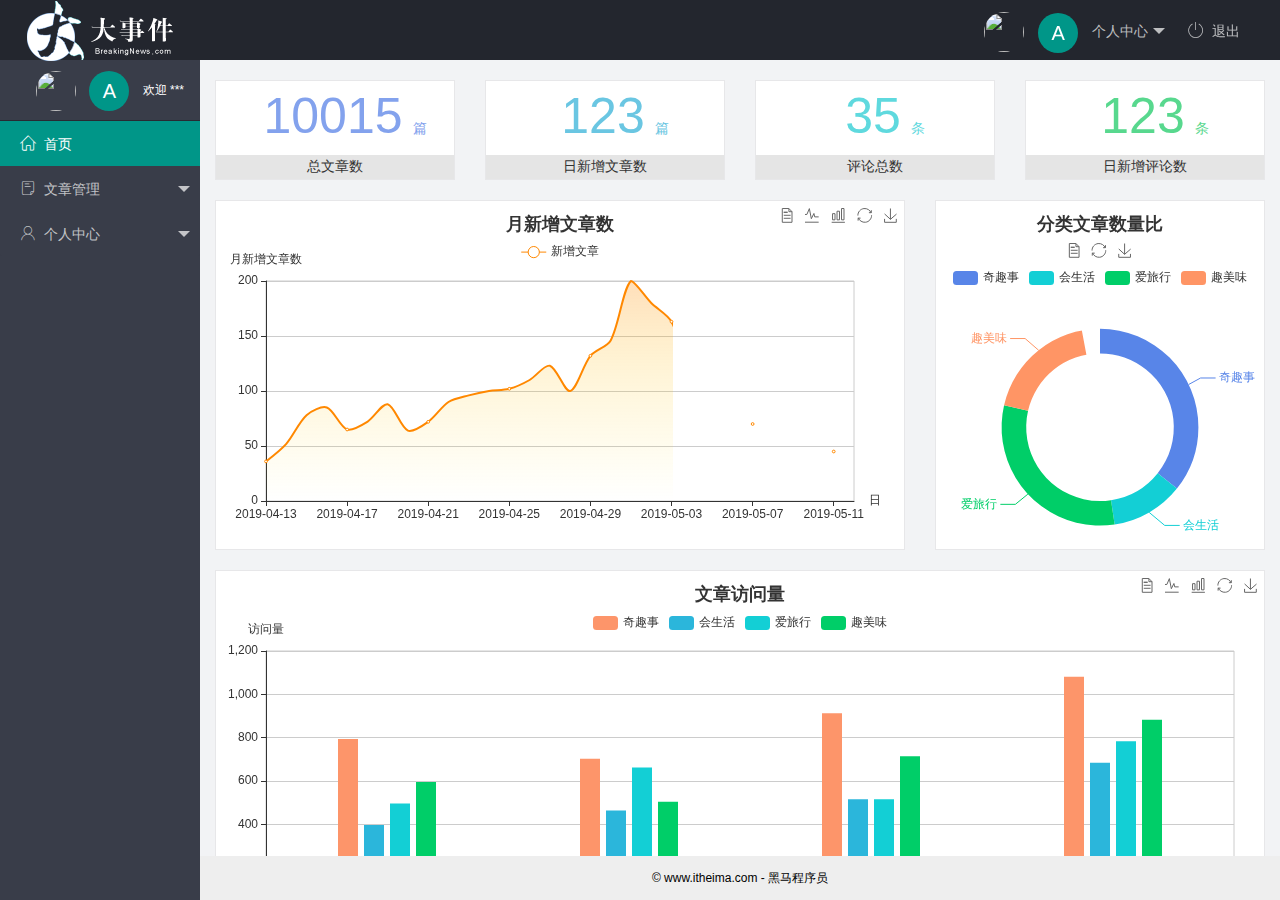
==== commit bce93caa: "init user" ====
--- a/index.html
+++ b/index.html
@@ -26,9 +26,9 @@
                         <span class="text-avatar">A</span> 个人中心
                     </a>
                     <dl class="layui-nav-child">
-                        <dd><a href="">基本资料</a></dd>
-                        <dd><a href="">更换头像</a></dd>
-                        <dd><a href="">重置密码</a></dd>
+                        <dd><a href="/user/user_info.html" target="fm">基本资料</a></dd>
+                        <dd><a href="/user/user_avater.html" target="fm">更换头像</a></dd>
+                        <dd><a href="/user/user_pwd.html" target="fm">重置密码</a></dd>
                     </dl>
                 </li>
                 <li class="layui-nav-item" lay-header-event="menuRight" lay-unselect>
@@ -49,7 +49,7 @@
                 <!-- 左侧导航区域（可配合layui已有的垂直导航） -->
                 <ul class="layui-nav layui-nav-tree" lay-filter="test">
                     <li class="layui-nav-item layui-this"><a href="/home/dashboard.html" target="fm"><span class="iconfont icon-home"></span>首页</a></li>
-                    <li class="layui-nav-item layui-nav-itemed">
+                    <li class="layui-nav-item">
                         <a class="" href="javascript:;"><span class="iconfont icon-16"></span>文章管理</a>
                         <dl class="layui-nav-child">
                             <dd><a href="javascript:;"><i class="layui-icon layui-icon-app"></i>文章类别</a></dd>
@@ -60,9 +60,9 @@
                     <li class="layui-nav-item ">
                         <a href="javascript:;"><span class="iconfont icon-user"></span>个人中心</a>
                         <dl class="layui-nav-child">
-                            <dd><a href="javascript:;"><i class="layui-icon layui-icon-about"></i>基本资料</a></dd>
-                            <dd><a href="javascript:;"><i class="layui-icon layui-icon-picture-fine"></i>更换头像</a></dd>
-                            <dd><a href="javascript:;"><i class="layui-icon layui-icon-set-sm"></i>重置密码</a></dd>
+                            <dd><a href="/user/user_info.html" target="fm"><i class="layui-icon layui-icon-about"></i>基本资料</a></dd>
+                            <dd><a href="/user/user_avater.html" target="fm"><i class="layui-icon layui-icon-picture-fine"></i>更换头像</a></dd>
+                            <dd><a href="/user/user_pwd.html" target="fm"><i class="layui-icon layui-icon-set-sm"></i>重置密码</a></dd>
                         </dl>
                     </li>
                 </ul>
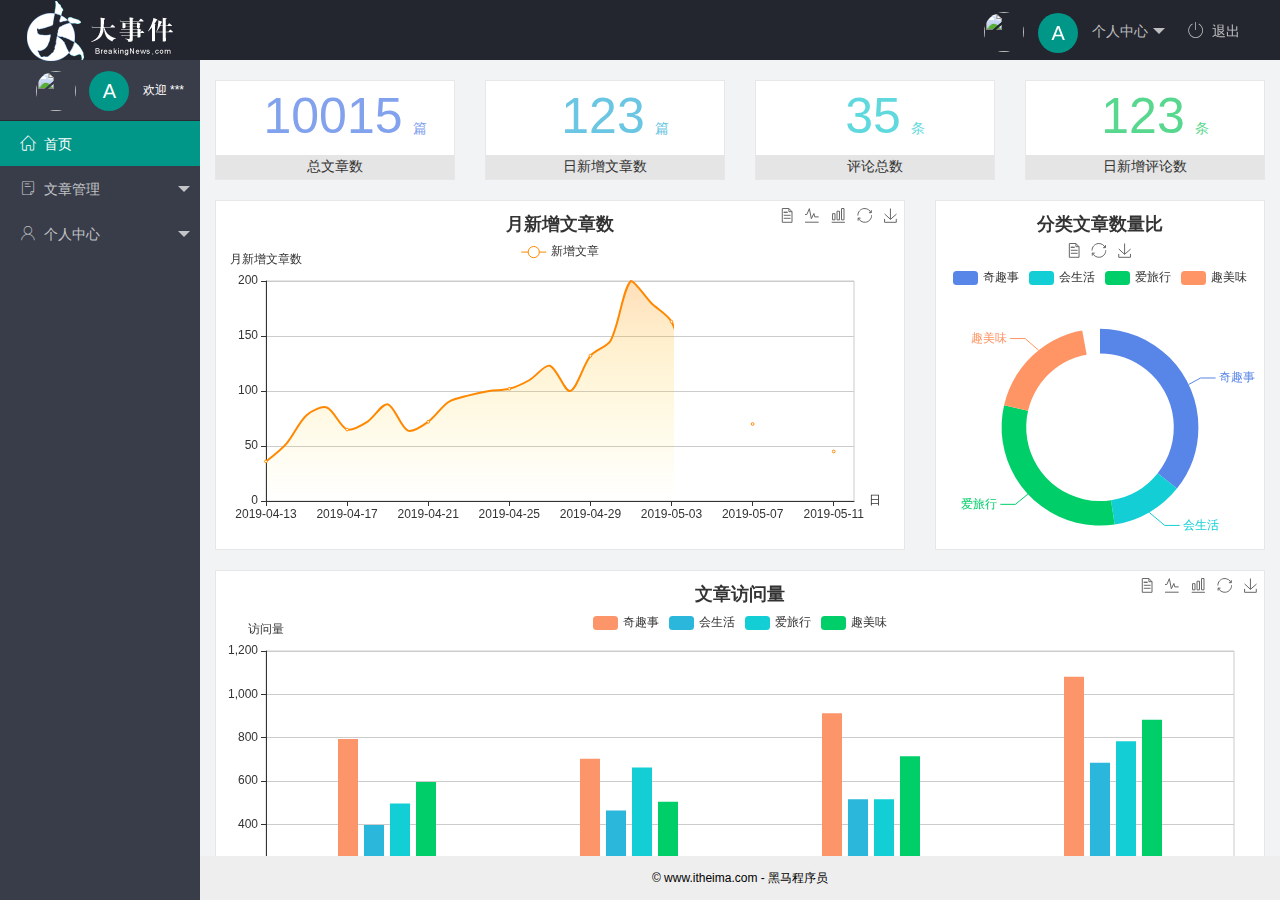
==== commit 64dd913d: "init article" ====
--- a/index.html
+++ b/index.html
@@ -52,9 +52,9 @@
                     <li class="layui-nav-item">
                         <a class="" href="javascript:;"><span class="iconfont icon-16"></span>文章管理</a>
                         <dl class="layui-nav-child">
-                            <dd><a href="javascript:;"><i class="layui-icon layui-icon-app"></i>文章类别</a></dd>
-                            <dd><a href="javascript:;"><i class="layui-icon layui-icon-list"></i>文章列表</a></dd>
-                            <dd><a href="javascript:;"><i class="layui-icon layui-icon-read"></i>发表文章</a></dd>
+                            <dd><a href="/article/art_cate.html" target="fm"><i class="layui-icon layui-icon-app"></i>文章类别</a></dd>
+                            <dd id="art_list"><a href="/article/art_list.html" target="fm"><i class="layui-icon layui-icon-list"></i>文章列表</a></dd>
+                            <dd><a href="/article/art_pub.html" target="fm"><i class="layui-icon layui-icon-read"></i>发表文章</a></dd>
                         </dl>
                     </li>
                     <li class="layui-nav-item ">
